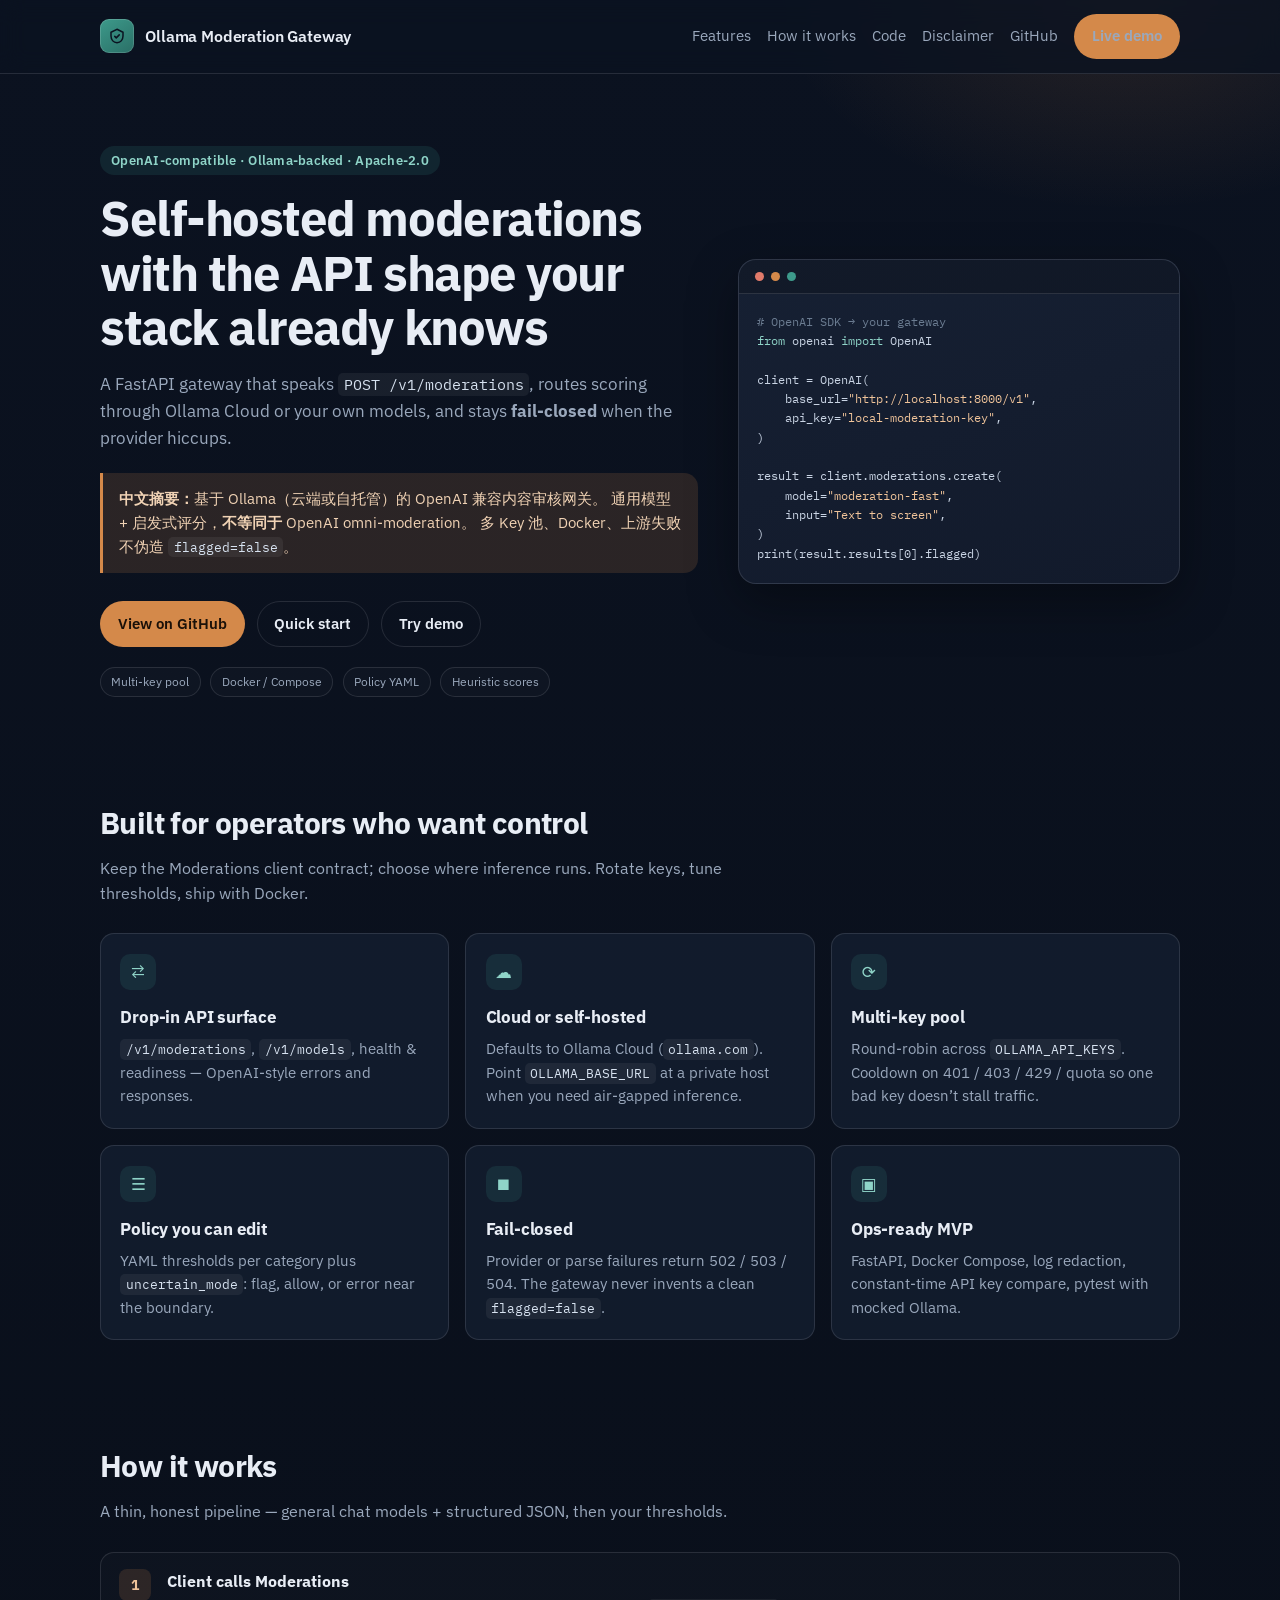
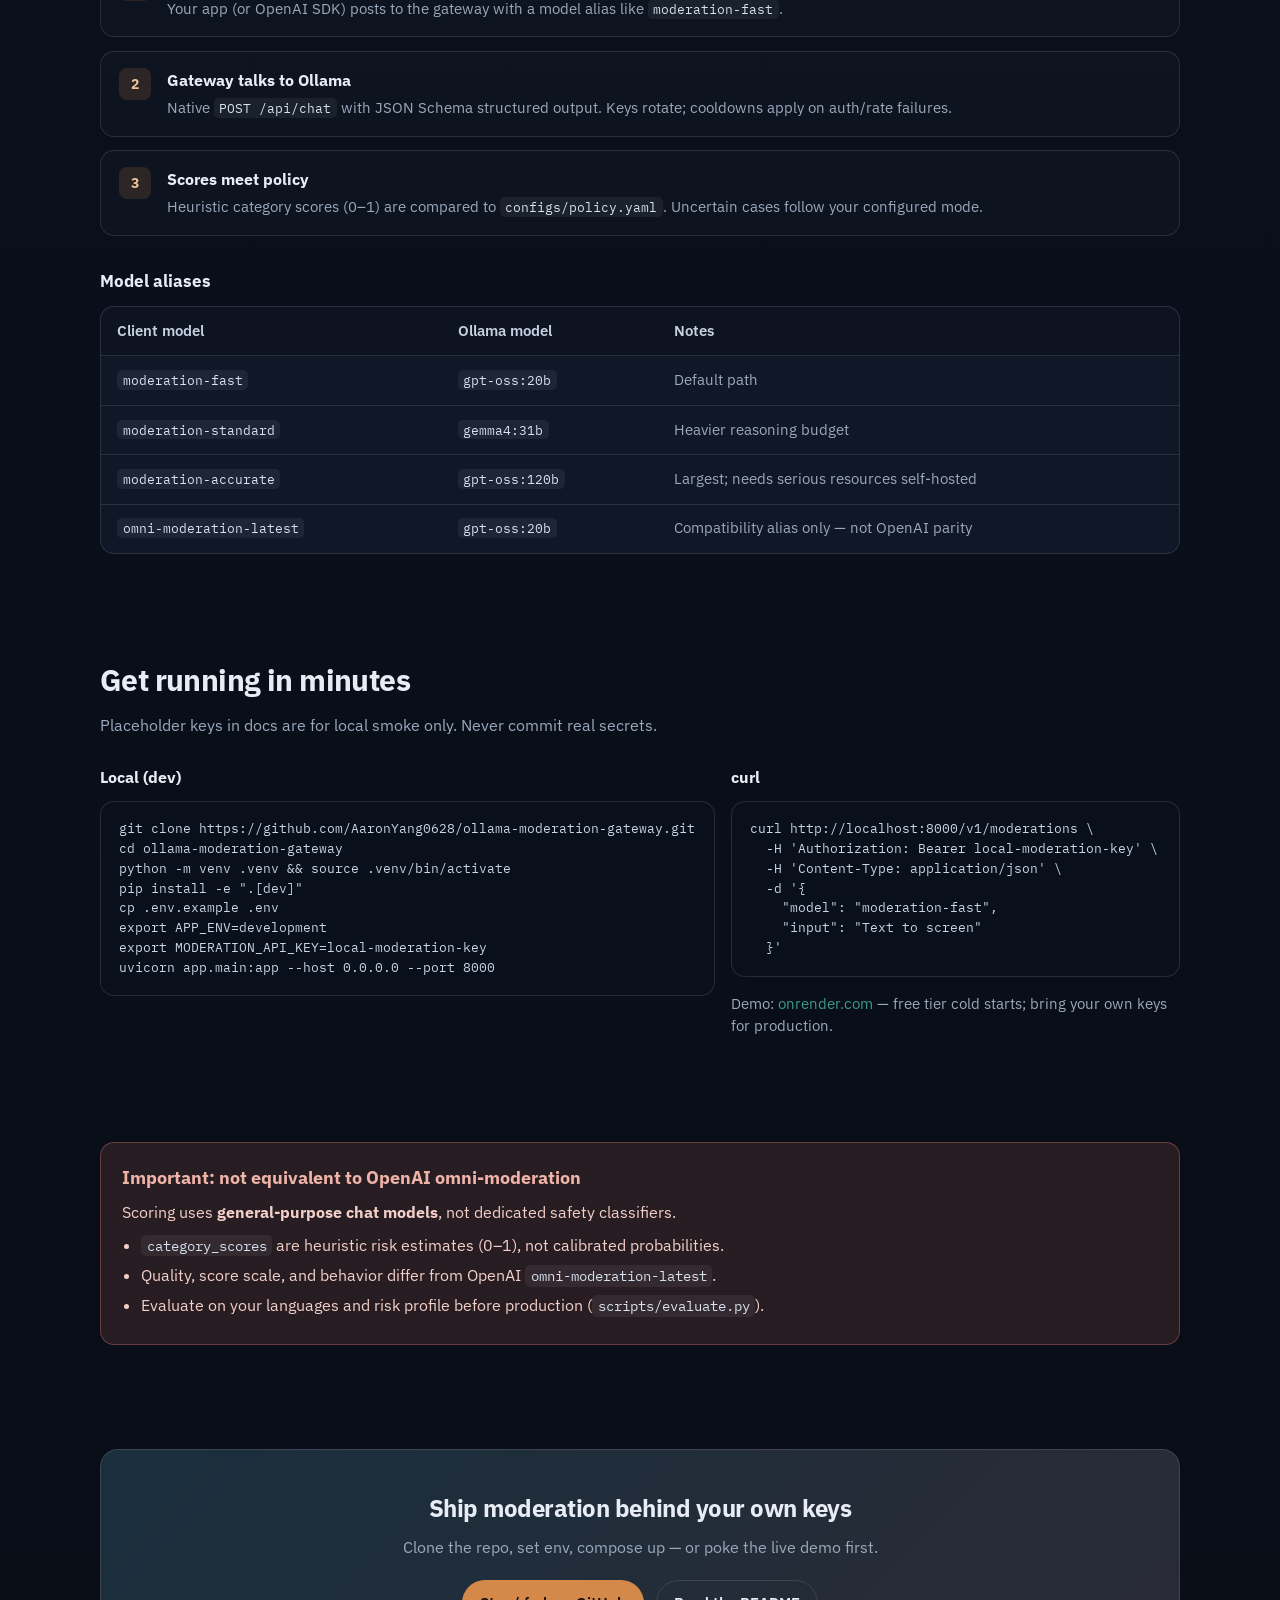
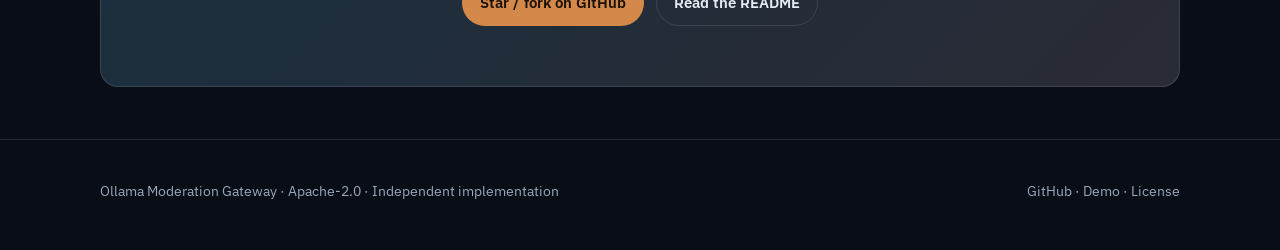
==== docs/index.html @ fdc3c4e2 "Add product README and GitHub Pages landing site. Polish docs for newcomers, ship a responsive /docs" ====
<!DOCTYPE html>
<html lang="en">
<head>
  <meta charset="utf-8" />
  <meta name="viewport" content="width=device-width, initial-scale=1" />
  <title>Ollama Moderation Gateway — OpenAI-compatible content safety</title>
  <meta name="description" content="OpenAI-compatible Moderations API gateway over Ollama Cloud or self-hosted models. Multi-key pool, FastAPI, Docker, fail-closed. Heuristic scores — not equivalent to OpenAI omni-moderation." />
  <meta name="theme-color" content="#0b1220" />
  <link rel="preconnect" href="https://fonts.googleapis.com" />
  <link rel="preconnect" href="https://fonts.gstatic.com" crossorigin />
  <link href="https://fonts.googleapis.com/css2?family=IBM+Plex+Mono:wght@400;500&family=IBM+Plex+Sans:wght@400;500;600;700&display=swap" rel="stylesheet" />
  <link rel="stylesheet" href="assets/style.css" />
  <link rel="icon" href="data:image/svg+xml,%3Csvg xmlns='http://www.w3.org/2000/svg' viewBox='0 0 32 32'%3E%3Crect width='32' height='32' rx='8' fill='%233d9a8b'/%3E%3Cpath d='M8 16h16M16 8v16' stroke='%230b1220' stroke-width='3' stroke-linecap='round'/%3E%3C/svg%3E" />
</head>
<body>
  <header class="nav">
    <div class="wrap nav-inner">
      <a class="brand" href="#top">
        <span class="brand-mark" aria-hidden="true">
          <svg width="18" height="18" viewBox="0 0 24 24" fill="none">
            <path d="M12 3l8 4v5c0 5-3.5 8.5-8 9-4.5-.5-8-4-8-9V7l8-4z" stroke="#0b1220" stroke-width="2" fill="none"/>
            <path d="M9 12.5l2 2 4-4" stroke="#0b1220" stroke-width="2" stroke-linecap="round" stroke-linejoin="round"/>
          </svg>
        </span>
        Ollama Moderation Gateway
      </a>
      <nav class="nav-links" aria-label="Primary">
        <a class="hide-sm" href="#features">Features</a>
        <a class="hide-sm" href="#how">How it works</a>
        <a class="hide-sm" href="#code">Code</a>
        <a class="hide-sm" href="#disclaimer">Disclaimer</a>
        <a href="https://github.com/AaronYang0628/ollama-moderation-gateway">GitHub</a>
        <a class="btn btn-primary" href="https://ollama-moderation-gateway.onrender.com">Live demo</a>
      </nav>
    </div>
  </header>

  <main id="top">
    <section class="hero">
      <div class="wrap hero-grid">
        <div>
          <div class="eyebrow">OpenAI-compatible · Ollama-backed · Apache-2.0</div>
          <h1>Self-hosted moderations with the API shape your stack already knows</h1>
          <p class="hero-lead">
            A FastAPI gateway that speaks <code class="inline">POST /v1/moderations</code>,
            routes scoring through Ollama Cloud or your own models, and stays
            <strong>fail-closed</strong> when the provider hiccups.
          </p>
          <p class="zh-summary">
            <strong>中文摘要：</strong>基于 Ollama（云端或自托管）的 OpenAI 兼容内容审核网关。
            通用模型 + 启发式评分，<strong>不等同于</strong> OpenAI omni-moderation。
            多 Key 池、Docker、上游失败不伪造 <code class="inline">flagged=false</code>。
          </p>
          <div class="cta-row">
            <a class="btn btn-primary" href="https://github.com/AaronYang0628/ollama-moderation-gateway">View on GitHub</a>
            <a class="btn btn-ghost" href="https://github.com/AaronYang0628/ollama-moderation-gateway#quick-start">Quick start</a>
            <a class="btn btn-ghost" href="https://ollama-moderation-gateway.onrender.com">Try demo</a>
          </div>
          <div class="meta-row">
            <span class="chip">Multi-key pool</span>
            <span class="chip">Docker / Compose</span>
            <span class="chip">Policy YAML</span>
            <span class="chip">Heuristic scores</span>
          </div>
        </div>
        <aside class="hero-card" aria-label="Sample request">
          <div class="hero-card-top">
            <span class="dot"></span><span class="dot"></span><span class="dot"></span>
          </div>
          <pre><span class="tok-cm"># OpenAI SDK → your gateway</span>
<span class="tok-key">from</span> openai <span class="tok-key">import</span> OpenAI

client = OpenAI(
    base_url=<span class="tok-str">"http://localhost:8000/v1"</span>,
    api_key=<span class="tok-str">"local-moderation-key"</span>,
)

result = client.moderations.create(
    model=<span class="tok-str">"moderation-fast"</span>,
    input=<span class="tok-str">"Text to screen"</span>,
)
print(result.results[0].flagged)</pre>
        </aside>
      </div>
    </section>

    <section id="features">
      <div class="wrap">
        <h2 class="section-title">Built for operators who want control</h2>
        <p class="section-lead">
          Keep the Moderations client contract; choose where inference runs.
          Rotate keys, tune thresholds, ship with Docker.
        </p>
        <div class="grid-3">
          <article class="card">
            <div class="icon" aria-hidden="true">⇄</div>
            <h3>Drop-in API surface</h3>
            <p><code class="inline">/v1/moderations</code>, <code class="inline">/v1/models</code>, health &amp; readiness — OpenAI-style errors and responses.</p>
          </article>
          <article class="card">
            <div class="icon" aria-hidden="true">☁</div>
            <h3>Cloud or self-hosted</h3>
            <p>Defaults to Ollama Cloud (<code class="inline">ollama.com</code>). Point <code class="inline">OLLAMA_BASE_URL</code> at a private host when you need air-gapped inference.</p>
          </article>
          <article class="card">
            <div class="icon" aria-hidden="true">⟳</div>
            <h3>Multi-key pool</h3>
            <p>Round-robin across <code class="inline">OLLAMA_API_KEYS</code>. Cooldown on 401 / 403 / 429 / quota so one bad key doesn’t stall traffic.</p>
          </article>
          <article class="card">
            <div class="icon" aria-hidden="true">☰</div>
            <h3>Policy you can edit</h3>
            <p>YAML thresholds per category plus <code class="inline">uncertain_mode</code>: flag, allow, or error near the boundary.</p>
          </article>
          <article class="card">
            <div class="icon" aria-hidden="true">⏹</div>
            <h3>Fail-closed</h3>
            <p>Provider or parse failures return 502 / 503 / 504. The gateway never invents a clean <code class="inline">flagged=false</code>.</p>
          </article>
          <article class="card">
            <div class="icon" aria-hidden="true">▣</div>
            <h3>Ops-ready MVP</h3>
            <p>FastAPI, Docker Compose, log redaction, constant-time API key compare, pytest with mocked Ollama.</p>
          </article>
        </div>
      </div>
    </section>

    <section id="how">
      <div class="wrap">
        <h2 class="section-title">How it works</h2>
        <p class="section-lead">A thin, honest pipeline — general chat models + structured JSON, then your thresholds.</p>
        <div class="steps">
          <div class="step">
            <div class="step-num">1</div>
            <div>
              <h3>Client calls Moderations</h3>
              <p>Your app (or OpenAI SDK) posts to the gateway with a model alias like <code class="inline">moderation-fast</code>.</p>
            </div>
          </div>
          <div class="step">
            <div class="step-num">2</div>
            <div>
              <h3>Gateway talks to Ollama</h3>
              <p>Native <code class="inline">POST /api/chat</code> with JSON Schema structured output. Keys rotate; cooldowns apply on auth/rate failures.</p>
            </div>
          </div>
          <div class="step">
            <div class="step-num">3</div>
            <div>
              <h3>Scores meet policy</h3>
              <p>Heuristic category scores (0–1) are compared to <code class="inline">configs/policy.yaml</code>. Uncertain cases follow your configured mode.</p>
            </div>
          </div>
        </div>

        <h3 style="margin: 2rem 0 0.75rem; font-size: 1.05rem;">Model aliases</h3>
        <div class="table-wrap">
          <table>
            <thead>
              <tr>
                <th>Client model</th>
                <th>Ollama model</th>
                <th>Notes</th>
              </tr>
            </thead>
            <tbody>
              <tr>
                <td><code class="inline">moderation-fast</code></td>
                <td><code class="inline">gpt-oss:20b</code></td>
                <td>Default path</td>
              </tr>
              <tr>
                <td><code class="inline">moderation-standard</code></td>
                <td><code class="inline">gemma4:31b</code></td>
                <td>Heavier reasoning budget</td>
              </tr>
              <tr>
                <td><code class="inline">moderation-accurate</code></td>
                <td><code class="inline">gpt-oss:120b</code></td>
                <td>Largest; needs serious resources self-hosted</td>
              </tr>
              <tr>
                <td><code class="inline">omni-moderation-latest</code></td>
                <td><code class="inline">gpt-oss:20b</code></td>
                <td>Compatibility alias only — not OpenAI parity</td>
              </tr>
            </tbody>
          </table>
        </div>
      </div>
    </section>

    <section id="code">
      <div class="wrap">
        <h2 class="section-title">Get running in minutes</h2>
        <p class="section-lead">Placeholder keys in docs are for local smoke only. Never commit real secrets.</p>
        <div class="split">
          <div>
            <h3 style="margin: 0 0 0.65rem; font-size: 1rem;">Local (dev)</h3>
            <pre class="code-block">git clone https://github.com/AaronYang0628/ollama-moderation-gateway.git
cd ollama-moderation-gateway
python -m venv .venv && source .venv/bin/activate
pip install -e ".[dev]"
cp .env.example .env
export APP_ENV=development
export MODERATION_API_KEY=local-moderation-key
uvicorn app.main:app --host 0.0.0.0 --port 8000</pre>
          </div>
          <div>
            <h3 style="margin: 0 0 0.65rem; font-size: 1rem;">curl</h3>
            <pre class="code-block">curl http://localhost:8000/v1/moderations \
  -H 'Authorization: Bearer local-moderation-key' \
  -H 'Content-Type: application/json' \
  -d '{
    "model": "moderation-fast",
    "input": "Text to screen"
  }'</pre>
            <p style="margin: 1rem 0 0; color: var(--muted); font-size: 0.92rem;">
              Demo: <a href="https://ollama-moderation-gateway.onrender.com">onrender.com</a> —
              free tier cold starts; bring your own keys for production.
            </p>
          </div>
        </div>
      </div>
    </section>

    <section id="disclaimer">
      <div class="wrap">
        <div class="disclaimer">
          <h2>Important: not equivalent to OpenAI omni-moderation</h2>
          <p style="margin: 0; color: #f3cfc8;">
            Scoring uses <strong>general-purpose chat models</strong>, not dedicated safety classifiers.
          </p>
          <ul>
            <li><code class="inline">category_scores</code> are heuristic risk estimates (0–1), not calibrated probabilities.</li>
            <li>Quality, score scale, and behavior differ from OpenAI <code class="inline">omni-moderation-latest</code>.</li>
            <li>Evaluate on your languages and risk profile before production (<code class="inline">scripts/evaluate.py</code>).</li>
          </ul>
        </div>
      </div>
    </section>

    <section>
      <div class="wrap">
        <div class="cta-band">
          <h2>Ship moderation behind your own keys</h2>
          <p>Clone the repo, set env, compose up — or poke the live demo first.</p>
          <div class="cta-row" style="justify-content: center;">
            <a class="btn btn-primary" href="https://github.com/AaronYang0628/ollama-moderation-gateway">Star / fork on GitHub</a>
            <a class="btn btn-ghost" href="https://github.com/AaronYang0628/ollama-moderation-gateway#quick-start">Read the README</a>
          </div>
        </div>
      </div>
    </section>
  </main>

  <footer class="footer">
    <div class="wrap footer-inner">
      <div>
        Ollama Moderation Gateway · Apache-2.0 · Independent implementation
      </div>
      <div>
        <a href="https://github.com/AaronYang0628/ollama-moderation-gateway">GitHub</a>
        ·
        <a href="https://ollama-moderation-gateway.onrender.com">Demo</a>
        ·
        <a href="https://github.com/AaronYang0628/ollama-moderation-gateway/blob/main/LICENSE">License</a>
      </div>
    </div>
  </footer>
</body>
</html>
---- docs/assets/style.css ----
/* Ollama Moderation Gateway — product landing
   Palette: ink navy + copper accent (not purple-gradient AI slop) */

:root {
  --ink: #0b1220;
  --ink-2: #121a2b;
  --panel: #162033;
  --line: rgba(232, 237, 245, 0.12);
  --text: #e8edf5;
  --muted: #9aa8bc;
  --copper: #d4894a;
  --copper-soft: rgba(212, 137, 74, 0.16);
  --teal: #3d9a8b;
  --teal-soft: rgba(61, 154, 139, 0.14);
  --danger: #e07a6a;
  --danger-soft: rgba(224, 122, 106, 0.14);
  --radius: 14px;
  --shadow: 0 18px 50px rgba(0, 0, 0, 0.35);
  --font: "IBM Plex Sans", "Segoe UI", system-ui, sans-serif;
  --mono: "IBM Plex Mono", ui-monospace, "SFMono-Regular", Menlo, Consolas, monospace;
  --max: 1080px;
}

*,
*::before,
*::after {
  box-sizing: border-box;
}

html {
  scroll-behavior: smooth;
}

body {
  margin: 0;
  font-family: var(--font);
  color: var(--text);
  background:
    radial-gradient(900px 480px at 12% -10%, rgba(61, 154, 139, 0.18), transparent 55%),
    radial-gradient(700px 420px at 88% 0%, rgba(212, 137, 74, 0.14), transparent 50%),
    linear-gradient(180deg, var(--ink) 0%, #080d16 100%);
  min-height: 100vh;
  line-height: 1.55;
  -webkit-font-smoothing: antialiased;
}

a {
  color: var(--teal);
  text-decoration: none;
}

a:hover {
  text-decoration: underline;
}

img,
svg {
  display: block;
  max-width: 100%;
}

.wrap {
  width: min(var(--max), calc(100% - 2.5rem));
  margin-inline: auto;
}

/* Top nav */
.nav {
  position: sticky;
  top: 0;
  z-index: 20;
  backdrop-filter: blur(12px);
  background: rgba(11, 18, 32, 0.78);
  border-bottom: 1px solid var(--line);
}

.nav-inner {
  display: flex;
  align-items: center;
  justify-content: space-between;
  gap: 1rem;
  padding: 0.85rem 0;
}

.brand {
  display: flex;
  align-items: center;
  gap: 0.7rem;
  color: var(--text);
  text-decoration: none;
  font-weight: 600;
  letter-spacing: -0.01em;
}

.brand:hover {
  text-decoration: none;
}

.brand-mark {
  width: 34px;
  height: 34px;
  border-radius: 9px;
  background: linear-gradient(145deg, var(--teal), #2a6f66);
  box-shadow: inset 0 0 0 1px rgba(255, 255, 255, 0.15);
  display: grid;
  place-items: center;
}

.nav-links {
  display: flex;
  flex-wrap: wrap;
  gap: 0.35rem 1rem;
  align-items: center;
}

.nav-links a {
  color: var(--muted);
  font-size: 0.92rem;
}

.nav-links a:hover {
  color: var(--text);
  text-decoration: none;
}

.btn {
  display: inline-flex;
  align-items: center;
  justify-content: center;
  gap: 0.45rem;
  padding: 0.65rem 1.05rem;
  border-radius: 999px;
  border: 1px solid transparent;
  font-weight: 600;
  font-size: 0.95rem;
  text-decoration: none;
  transition: transform 0.15s ease, background 0.15s ease, border-color 0.15s ease;
}

.btn:hover {
  text-decoration: none;
  transform: translateY(-1px);
}

.btn-primary {
  background: var(--copper);
  color: #1a1008;
}

.btn-primary:hover {
  background: #e09a5c;
  color: #1a1008;
}

.btn-ghost {
  background: transparent;
  color: var(--text);
  border-color: var(--line);
}

.btn-ghost:hover {
  border-color: rgba(232, 237, 245, 0.28);
  background: rgba(255, 255, 255, 0.03);
}

/* Hero */
.hero {
  padding: 4.5rem 0 3.25rem;
}

.hero-grid {
  display: grid;
  grid-template-columns: 1.15fr 0.85fr;
  gap: 2.5rem;
  align-items: center;
}

.eyebrow {
  display: inline-flex;
  align-items: center;
  gap: 0.45rem;
  padding: 0.3rem 0.7rem;
  border-radius: 999px;
  background: var(--teal-soft);
  color: #8fd4c8;
  font-size: 0.8rem;
  font-weight: 600;
  letter-spacing: 0.02em;
  margin-bottom: 1rem;
}

.hero h1 {
  margin: 0 0 1rem;
  font-size: clamp(2rem, 4.2vw, 3.05rem);
  line-height: 1.12;
  letter-spacing: -0.03em;
  font-weight: 700;
}

.hero-lead {
  margin: 0 0 1.35rem;
  color: var(--muted);
  font-size: 1.08rem;
  max-width: 38rem;
}

.zh-summary {
  margin: 0 0 1.75rem;
  padding: 0.9rem 1rem;
  border-left: 3px solid var(--copper);
  background: var(--copper-soft);
  border-radius: 0 var(--radius) var(--radius) 0;
  color: #f0d2b4;
  font-size: 0.95rem;
}

.cta-row {
  display: flex;
  flex-wrap: wrap;
  gap: 0.75rem;
  margin-bottom: 1.25rem;
}

.meta-row {
  display: flex;
  flex-wrap: wrap;
  gap: 0.6rem;
}

.chip {
  font-size: 0.78rem;
  color: var(--muted);
  border: 1px solid var(--line);
  border-radius: 999px;
  padding: 0.28rem 0.65rem;
  background: rgba(255, 255, 255, 0.02);
}

.hero-card {
  background: linear-gradient(160deg, var(--panel), var(--ink-2));
  border: 1px solid var(--line);
  border-radius: calc(var(--radius) + 4px);
  box-shadow: var(--shadow);
  overflow: hidden;
}

.hero-card-top {
  display: flex;
  align-items: center;
  gap: 0.45rem;
  padding: 0.75rem 1rem;
  border-bottom: 1px solid var(--line);
  background: rgba(0, 0, 0, 0.2);
}

.dot {
  width: 9px;
  height: 9px;
  border-radius: 50%;
  background: #4b5568;
}

.dot:nth-child(1) { background: #e07a6a; }
.dot:nth-child(2) { background: #d4894a; }
.dot:nth-child(3) { background: #3d9a8b; }

.hero-card pre {
  margin: 0;
  padding: 1.1rem 1.15rem 1.25rem;
  overflow-x: auto;
  font-family: var(--mono);
  font-size: 0.78rem;
  line-height: 1.55;
  color: #c9d4e4;
}

.tok-key { color: #8fd4c8; }
.tok-str { color: #f0c49a; }
.tok-cm { color: #6b7c91; }

/* Sections */
section {
  padding: 3.25rem 0;
}

.section-title {
  margin: 0 0 0.55rem;
  font-size: clamp(1.45rem, 2.4vw, 1.85rem);
  letter-spacing: -0.02em;
}

.section-lead {
  margin: 0 0 1.75rem;
  color: var(--muted);
  max-width: 42rem;
}

.grid-3 {
  display: grid;
  grid-template-columns: repeat(3, 1fr);
  gap: 1rem;
}

.card {
  background: rgba(22, 32, 51, 0.72);
  border: 1px solid var(--line);
  border-radius: var(--radius);
  padding: 1.25rem 1.2rem;
}

.card h3 {
  margin: 0 0 0.45rem;
  font-size: 1.05rem;
  letter-spacing: -0.01em;
}

.card p {
  margin: 0;
  color: var(--muted);
  font-size: 0.95rem;
}

.card .icon {
  width: 36px;
  height: 36px;
  border-radius: 10px;
  display: grid;
  place-items: center;
  margin-bottom: 0.85rem;
  background: var(--teal-soft);
  color: #8fd4c8;
  font-size: 1.05rem;
}

.steps {
  display: grid;
  gap: 0.85rem;
}

.step {
  display: grid;
  grid-template-columns: auto 1fr;
  gap: 1rem;
  align-items: start;
  padding: 1rem 1.1rem;
  border: 1px solid var(--line);
  border-radius: var(--radius);
  background: rgba(255, 255, 255, 0.02);
}

.step-num {
  width: 2rem;
  height: 2rem;
  border-radius: 8px;
  display: grid;
  place-items: center;
  font-weight: 700;
  font-size: 0.9rem;
  background: var(--copper-soft);
  color: #f0c49a;
}

.step h3 {
  margin: 0 0 0.25rem;
  font-size: 1rem;
}

.step p {
  margin: 0;
  color: var(--muted);
  font-size: 0.92rem;
}

.split {
  display: grid;
  grid-template-columns: 1fr 1fr;
  gap: 1rem;
}

.code-block {
  margin: 0;
  padding: 1.1rem 1.15rem;
  border-radius: var(--radius);
  border: 1px solid var(--line);
  background: #0a101b;
  overflow-x: auto;
  font-family: var(--mono);
  font-size: 0.8rem;
  line-height: 1.55;
  color: #c9d4e4;
}

.table-wrap {
  overflow-x: auto;
  border: 1px solid var(--line);
  border-radius: var(--radius);
  background: rgba(22, 32, 51, 0.55);
}

table {
  width: 100%;
  border-collapse: collapse;
  font-size: 0.92rem;
}

th,
td {
  text-align: left;
  padding: 0.8rem 1rem;
  border-bottom: 1px solid var(--line);
}

th {
  color: #c5d0e0;
  font-weight: 600;
  background: rgba(0, 0, 0, 0.18);
}

td {
  color: var(--muted);
}

tr:last-child td {
  border-bottom: none;
}

code.inline {
  font-family: var(--mono);
  font-size: 0.85em;
  padding: 0.12rem 0.35rem;
  border-radius: 5px;
  background: rgba(255, 255, 255, 0.06);
  color: #d7e2f0;
}

.disclaimer {
  border: 1px solid rgba(224, 122, 106, 0.35);
  background: var(--danger-soft);
  border-radius: var(--radius);
  padding: 1.25rem 1.3rem;
}

.disclaimer h2 {
  margin: 0 0 0.5rem;
  color: #f0b3a8;
  font-size: 1.15rem;
}

.disclaimer ul {
  margin: 0.5rem 0 0;
  padding-left: 1.2rem;
  color: #f3cfc8;
}

.disclaimer li {
  margin: 0.35rem 0;
}

.cta-band {
  text-align: center;
  padding: 2.5rem 1.5rem;
  border-radius: calc(var(--radius) + 4px);
  border: 1px solid var(--line);
  background:
    linear-gradient(135deg, rgba(61, 154, 139, 0.12), rgba(212, 137, 74, 0.1)),
    var(--panel);
}

.cta-band h2 {
  margin: 0 0 0.5rem;
  letter-spacing: -0.02em;
}

.cta-band p {
  margin: 0 0 1.25rem;
  color: var(--muted);
}

.footer {
  padding: 2.5rem 0 3rem;
  border-top: 1px solid var(--line);
  color: var(--muted);
  font-size: 0.9rem;
}

.footer-inner {
  display: flex;
  flex-wrap: wrap;
  gap: 1rem;
  justify-content: space-between;
  align-items: center;
}

.footer a {
  color: var(--muted);
}

.footer a:hover {
  color: var(--text);
}

@media (max-width: 880px) {
  .hero-grid,
  .grid-3,
  .split {
    grid-template-columns: 1fr;
  }

  .hero {
    padding-top: 3rem;
  }

  .nav-links .hide-sm {
    display: none;
  }
}

@media (max-width: 520px) {
  .wrap {
    width: min(var(--max), calc(100% - 1.5rem));
  }

  .cta-row .btn {
    width: 100%;
  }
}
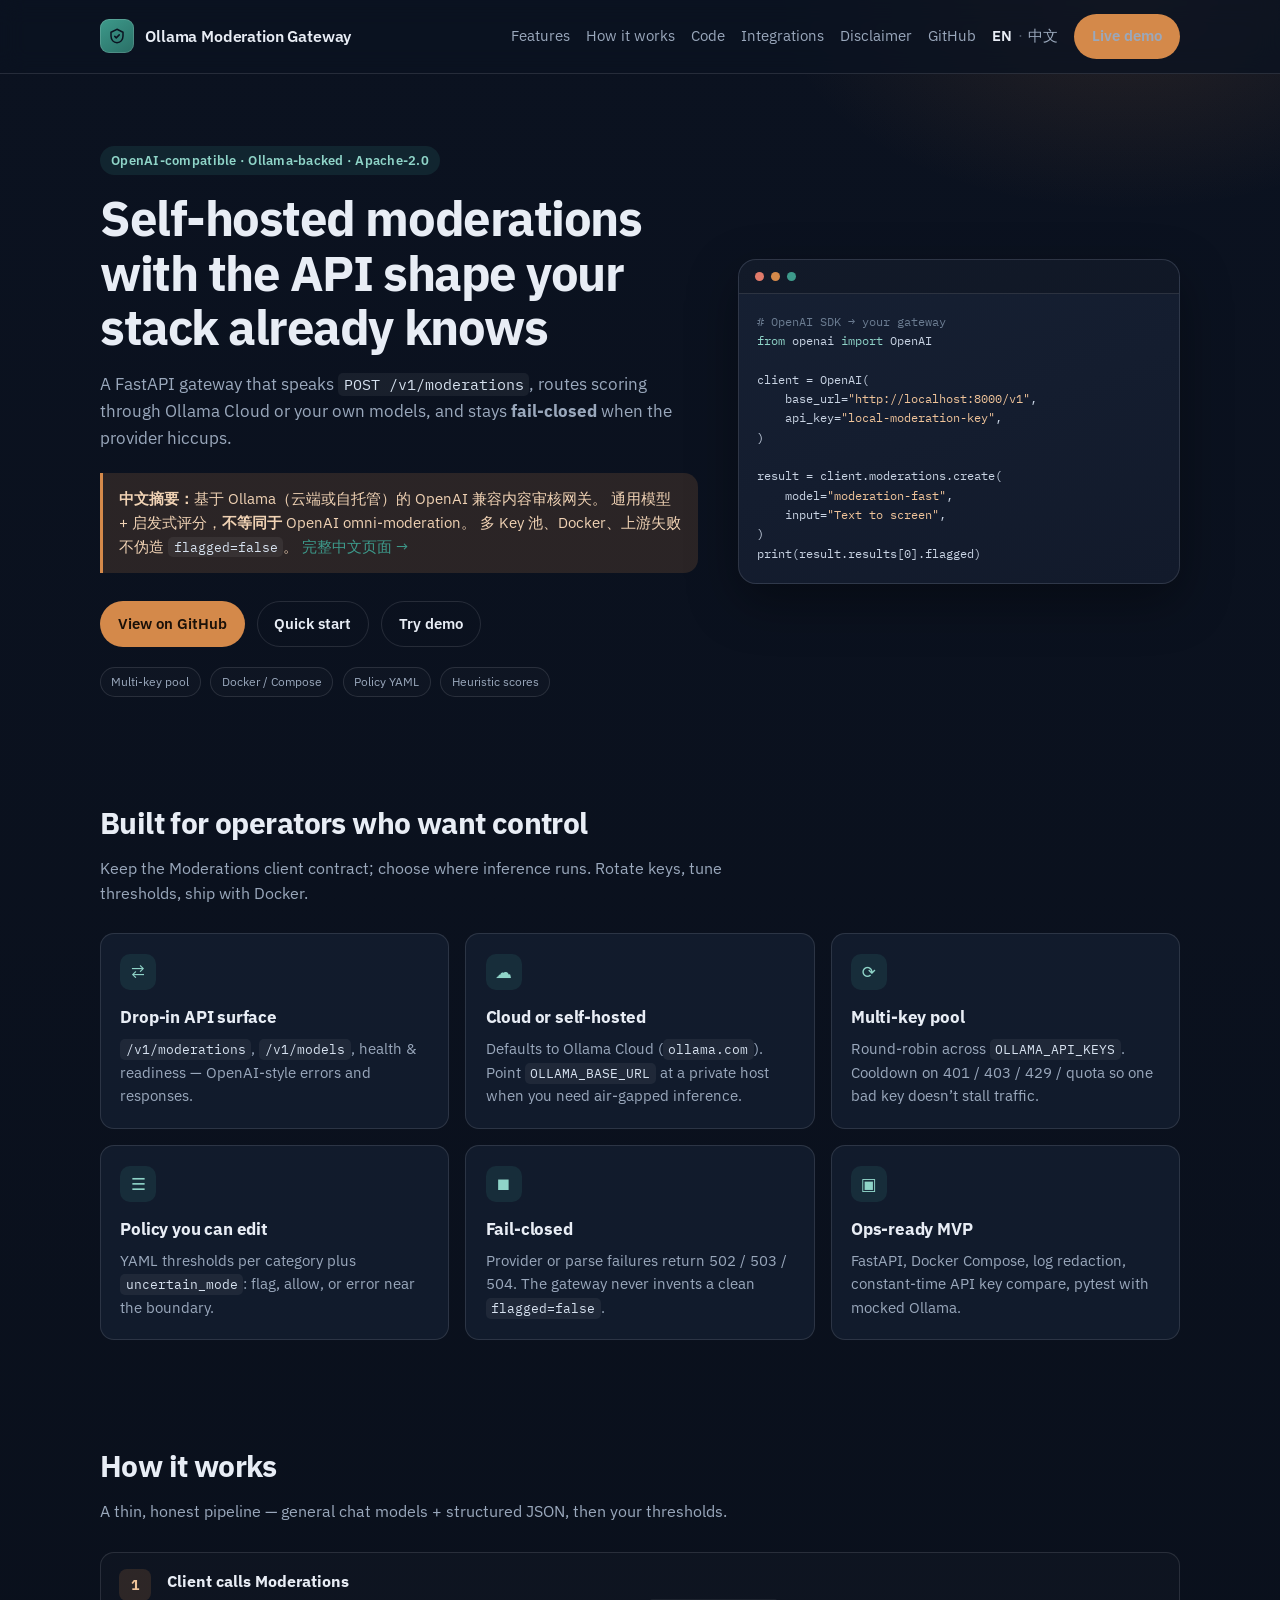
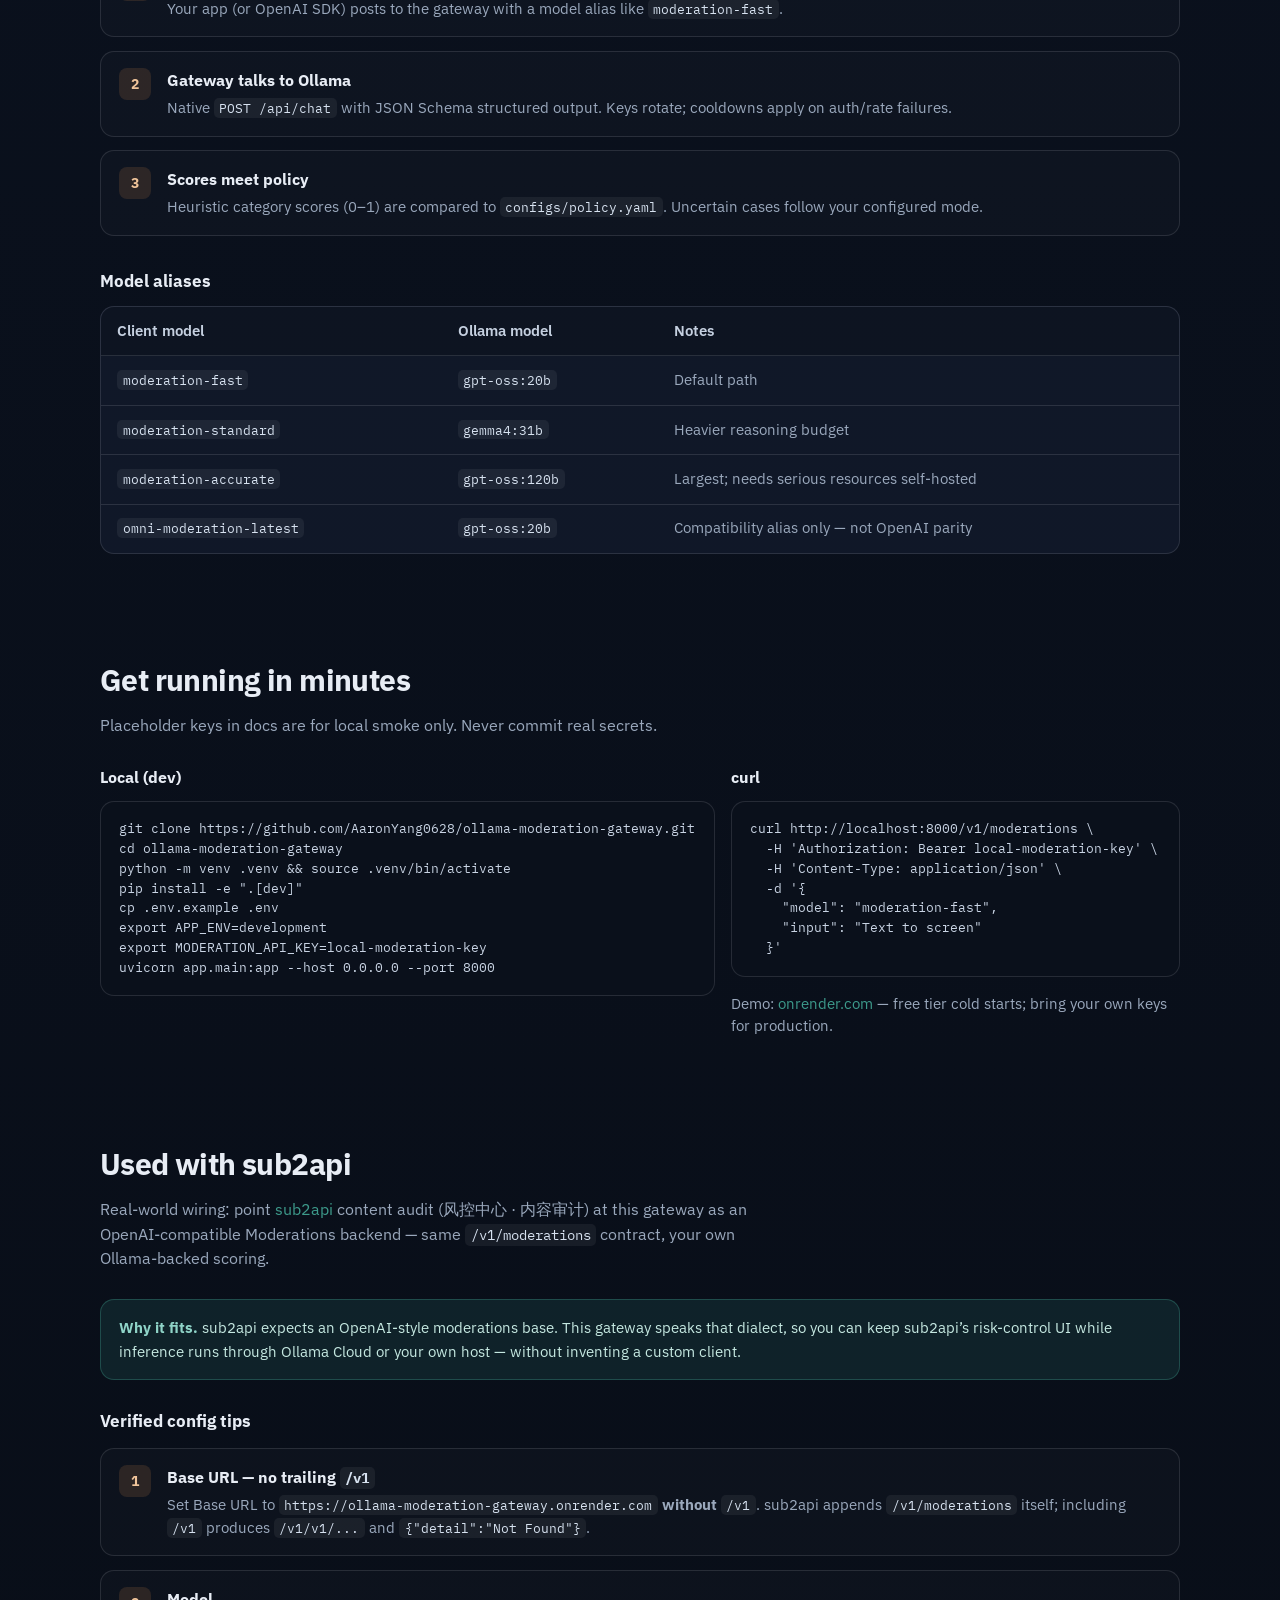
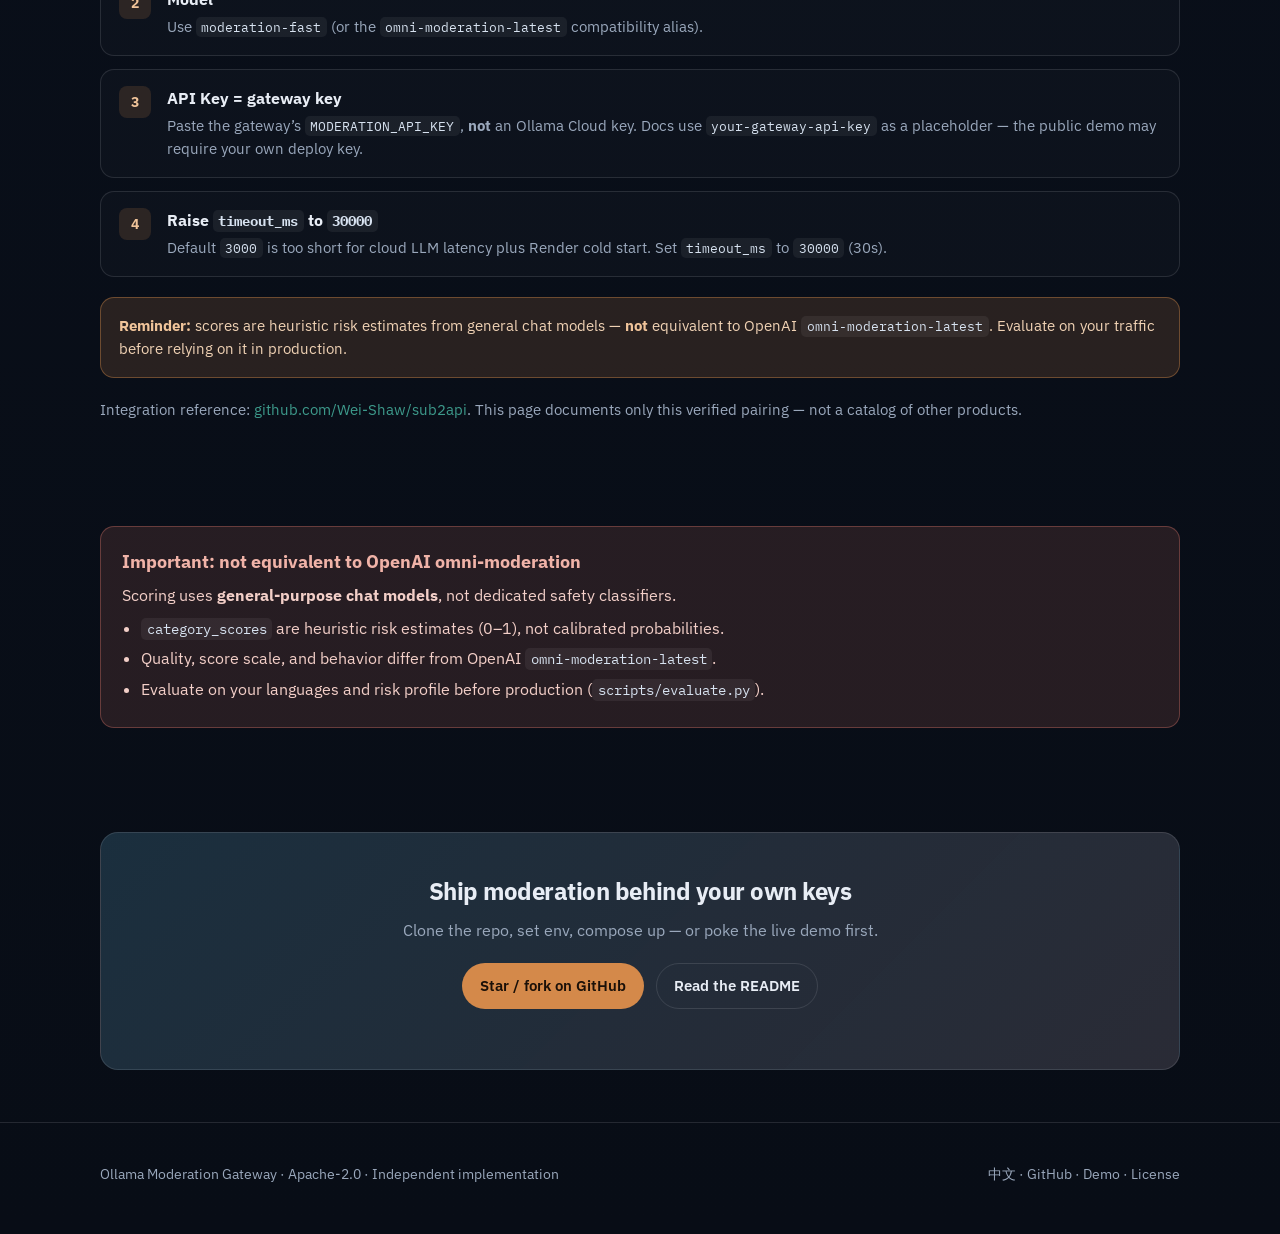
==== commit 5632f90f: "Docs: sub2api integration example and Chinese landing page" ====
--- a/docs/index.html
+++ b/docs/index.html
@@ -4,7 +4,7 @@
   <meta charset="utf-8" />
   <meta name="viewport" content="width=device-width, initial-scale=1" />
   <title>Ollama Moderation Gateway — OpenAI-compatible content safety</title>
-  <meta name="description" content="OpenAI-compatible Moderations API gateway over Ollama Cloud or self-hosted models. Multi-key pool, FastAPI, Docker, fail-closed. Heuristic scores — not equivalent to OpenAI omni-moderation." />
+  <meta name="description" content="OpenAI-compatible Moderations API gateway over Ollama Cloud or self-hosted models. Multi-key pool, FastAPI, Docker, fail-closed. Heuristic scores — not equivalent to OpenAI omni-moderation. Works with sub2api content audit." />
   <meta name="theme-color" content="#0b1220" />
   <link rel="preconnect" href="https://fonts.googleapis.com" />
   <link rel="preconnect" href="https://fonts.gstatic.com" crossorigin />
@@ -28,8 +28,14 @@
         <a class="hide-sm" href="#features">Features</a>
         <a class="hide-sm" href="#how">How it works</a>
         <a class="hide-sm" href="#code">Code</a>
+        <a class="hide-sm" href="#integrations">Integrations</a>
         <a class="hide-sm" href="#disclaimer">Disclaimer</a>
         <a href="https://github.com/AaronYang0628/ollama-moderation-gateway">GitHub</a>
+        <span class="lang-switch" aria-label="Language">
+          <span class="lang-current" aria-current="page">EN</span>
+          <span class="lang-sep" aria-hidden="true">·</span>
+          <a href="zh/">中文</a>
+        </span>
         <a class="btn btn-primary" href="https://ollama-moderation-gateway.onrender.com">Live demo</a>
       </nav>
     </div>
@@ -50,6 +56,7 @@
             <strong>中文摘要：</strong>基于 Ollama（云端或自托管）的 OpenAI 兼容内容审核网关。
             通用模型 + 启发式评分，<strong>不等同于</strong> OpenAI omni-moderation。
             多 Key 池、Docker、上游失败不伪造 <code class="inline">flagged=false</code>。
+            <a href="zh/">完整中文页面 →</a>
           </p>
           <div class="cta-row">
             <a class="btn btn-primary" href="https://github.com/AaronYang0628/ollama-moderation-gateway">View on GitHub</a>
@@ -200,7 +207,7 @@
             <h3 style="margin: 0 0 0.65rem; font-size: 1rem;">Local (dev)</h3>
             <pre class="code-block">git clone https://github.com/AaronYang0628/ollama-moderation-gateway.git
 cd ollama-moderation-gateway
-python -m venv .venv && source .venv/bin/activate
+python -m venv .venv &amp;&amp; source .venv/bin/activate
 pip install -e ".[dev]"
 cp .env.example .env
 export APP_ENV=development
@@ -225,6 +232,87 @@
       </div>
     </section>
 
+    <section id="integrations">
+      <div class="wrap">
+        <h2 class="section-title">Used with sub2api</h2>
+        <p class="section-lead">
+          Real-world wiring: point
+          <a href="https://github.com/Wei-Shaw/sub2api" rel="noopener">sub2api</a>
+          content audit (风控中心 · 内容审计) at this gateway as an OpenAI-compatible Moderations backend —
+          same <code class="inline">/v1/moderations</code> contract, your own Ollama-backed scoring.
+        </p>
+
+        <div class="callout">
+          <strong>Why it fits.</strong>
+          sub2api expects an OpenAI-style moderations base. This gateway speaks that dialect,
+          so you can keep sub2api’s risk-control UI while inference runs through Ollama Cloud or your own host —
+          without inventing a custom client.
+        </div>
+
+        <h3 style="margin: 1.75rem 0 0.85rem; font-size: 1.05rem;">Verified config tips</h3>
+        <div class="steps">
+          <div class="step">
+            <div class="step-num">1</div>
+            <div>
+              <h3>Base URL — no trailing <code class="inline">/v1</code></h3>
+              <p>
+                Set Base URL to
+                <code class="inline">https://ollama-moderation-gateway.onrender.com</code>
+                <strong>without</strong> <code class="inline">/v1</code>.
+                sub2api appends <code class="inline">/v1/moderations</code> itself;
+                including <code class="inline">/v1</code> produces <code class="inline">/v1/v1/...</code>
+                and <code class="inline">{"detail":"Not Found"}</code>.
+              </p>
+            </div>
+          </div>
+          <div class="step">
+            <div class="step-num">2</div>
+            <div>
+              <h3>Model</h3>
+              <p>
+                Use <code class="inline">moderation-fast</code>
+                (or the <code class="inline">omni-moderation-latest</code> compatibility alias).
+              </p>
+            </div>
+          </div>
+          <div class="step">
+            <div class="step-num">3</div>
+            <div>
+              <h3>API Key = gateway key</h3>
+              <p>
+                Paste the gateway’s <code class="inline">MODERATION_API_KEY</code>,
+                <strong>not</strong> an Ollama Cloud key.
+                Docs use <code class="inline">your-gateway-api-key</code> as a placeholder —
+                the public demo may require your own deploy key.
+              </p>
+            </div>
+          </div>
+          <div class="step">
+            <div class="step-num">4</div>
+            <div>
+              <h3>Raise <code class="inline">timeout_ms</code> to <code class="inline">30000</code></h3>
+              <p>
+                Default <code class="inline">3000</code> is too short for cloud LLM latency plus Render cold start.
+                Set <code class="inline">timeout_ms</code> to <code class="inline">30000</code> (30s).
+              </p>
+            </div>
+          </div>
+        </div>
+
+        <div class="callout callout-warn" style="margin-top: 1.25rem;">
+          <strong>Reminder:</strong> scores are heuristic risk estimates from general chat models —
+          <strong>not</strong> equivalent to OpenAI <code class="inline">omni-moderation-latest</code>.
+          Evaluate on your traffic before relying on it in production.
+        </div>
+
+        <p style="margin: 1.25rem 0 0; color: var(--muted); font-size: 0.95rem;">
+          Integration reference:
+          <a href="https://github.com/Wei-Shaw/sub2api" rel="noopener">github.com/Wei-Shaw/sub2api</a>.
+          This page documents only this verified pairing — not a catalog of other products.
+        </p>
+      </div>
+    </section>
+
     <section id="disclaimer">
       <div class="wrap">
         <div class="disclaimer">
@@ -261,6 +349,8 @@
         Ollama Moderation Gateway · Apache-2.0 · Independent implementation
       </div>
       <div>
+        <a href="zh/">中文</a>
+        ·
         <a href="https://github.com/AaronYang0628/ollama-moderation-gateway">GitHub</a>
         ·
         <a href="https://ollama-moderation-gateway.onrender.com">Demo</a>
--- a/docs/assets/style.css
+++ b/docs/assets/style.css
@@ -524,3 +524,54 @@
     width: 100%;
   }
 }
+
+/* Language switcher */
+.lang-switch {
+  display: inline-flex;
+  align-items: center;
+  gap: 0.35rem;
+  font-size: 0.92rem;
+  color: var(--muted);
+}
+
+.lang-switch a {
+  color: var(--muted);
+}
+
+.lang-switch a:hover {
+  color: var(--text);
+  text-decoration: none;
+}
+
+.lang-current {
+  color: var(--text);
+  font-weight: 600;
+}
+
+.lang-sep {
+  opacity: 0.45;
+}
+
+/* Callouts (integrations tips) */
+.callout {
+  padding: 1rem 1.15rem;
+  border-radius: var(--radius);
+  border: 1px solid rgba(61, 154, 139, 0.35);
+  background: var(--teal-soft);
+  color: #c5e8e1;
+  font-size: 0.95rem;
+}
+
+.callout strong {
+  color: #8fd4c8;
+}
+
+.callout-warn {
+  border-color: rgba(212, 137, 74, 0.4);
+  background: var(--copper-soft);
+  color: #f0d2b4;
+}
+
+.callout-warn strong {
+  color: #f0c49a;
+}
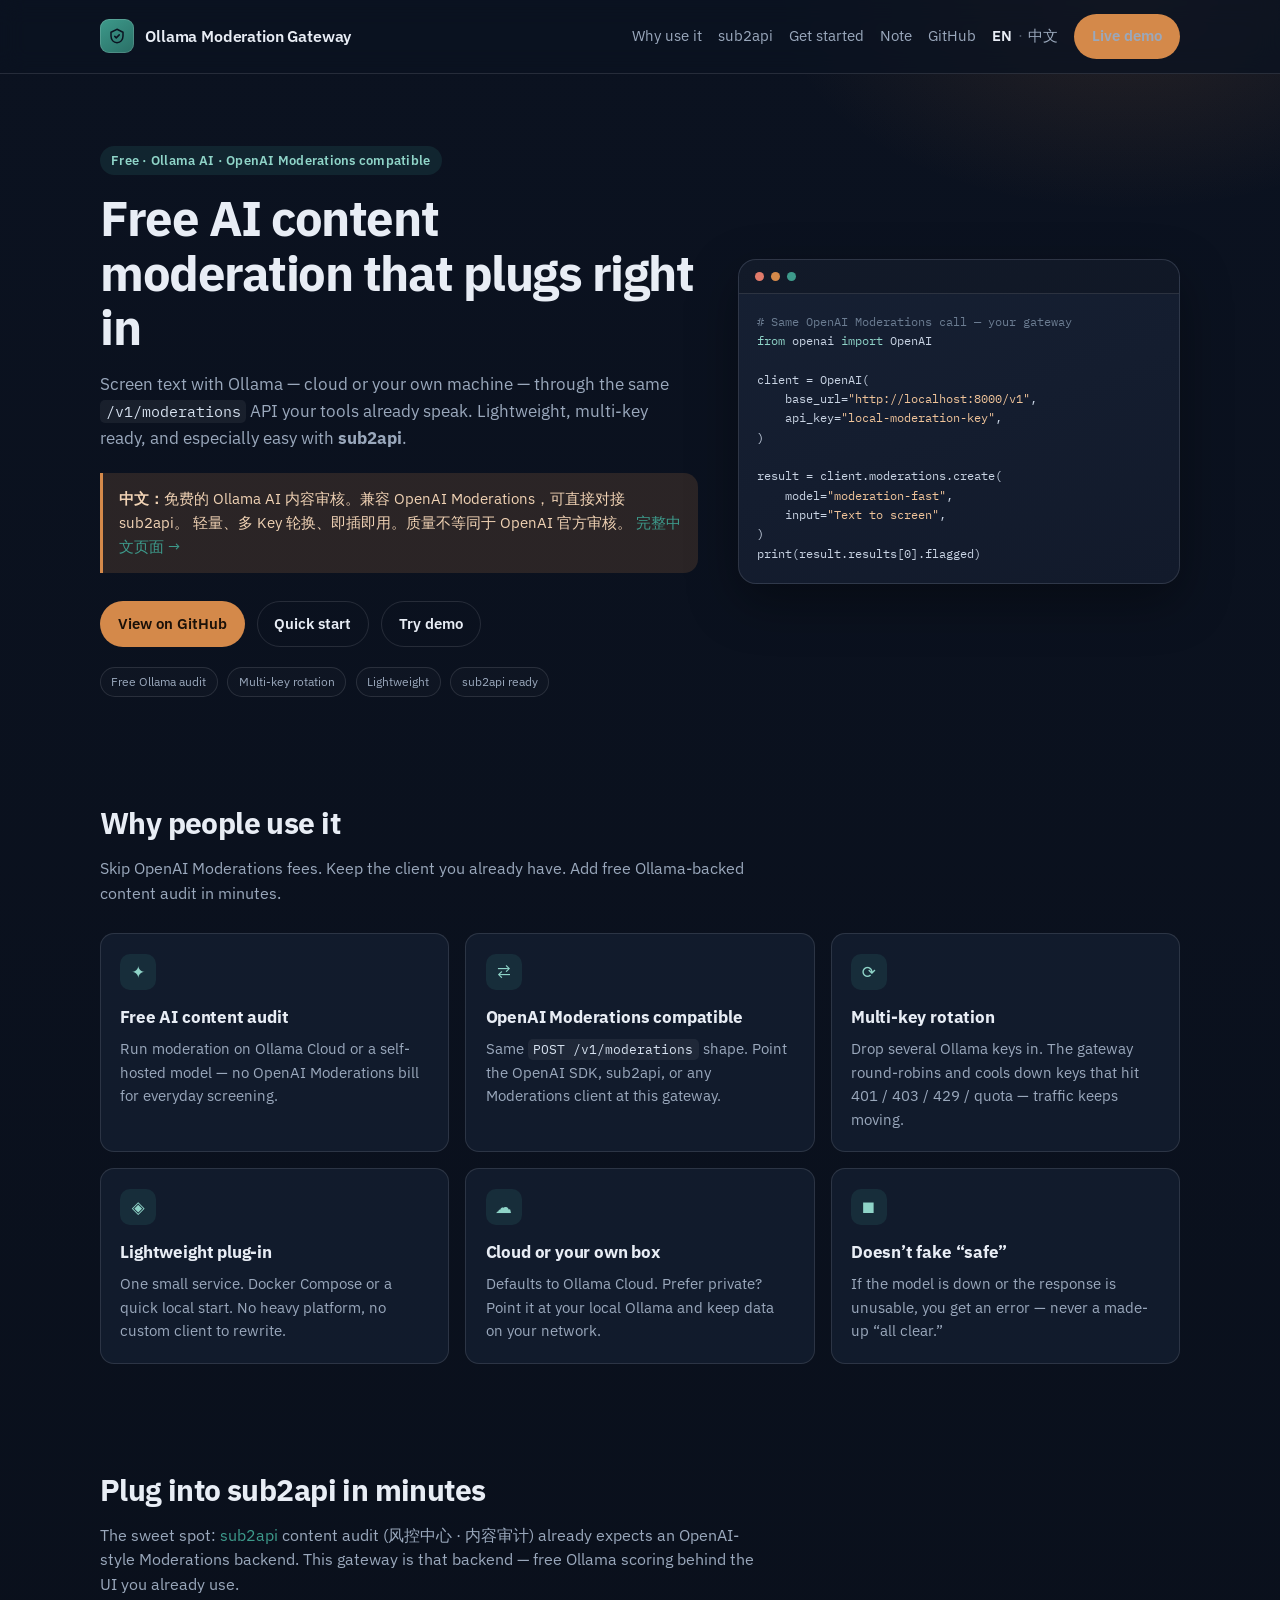
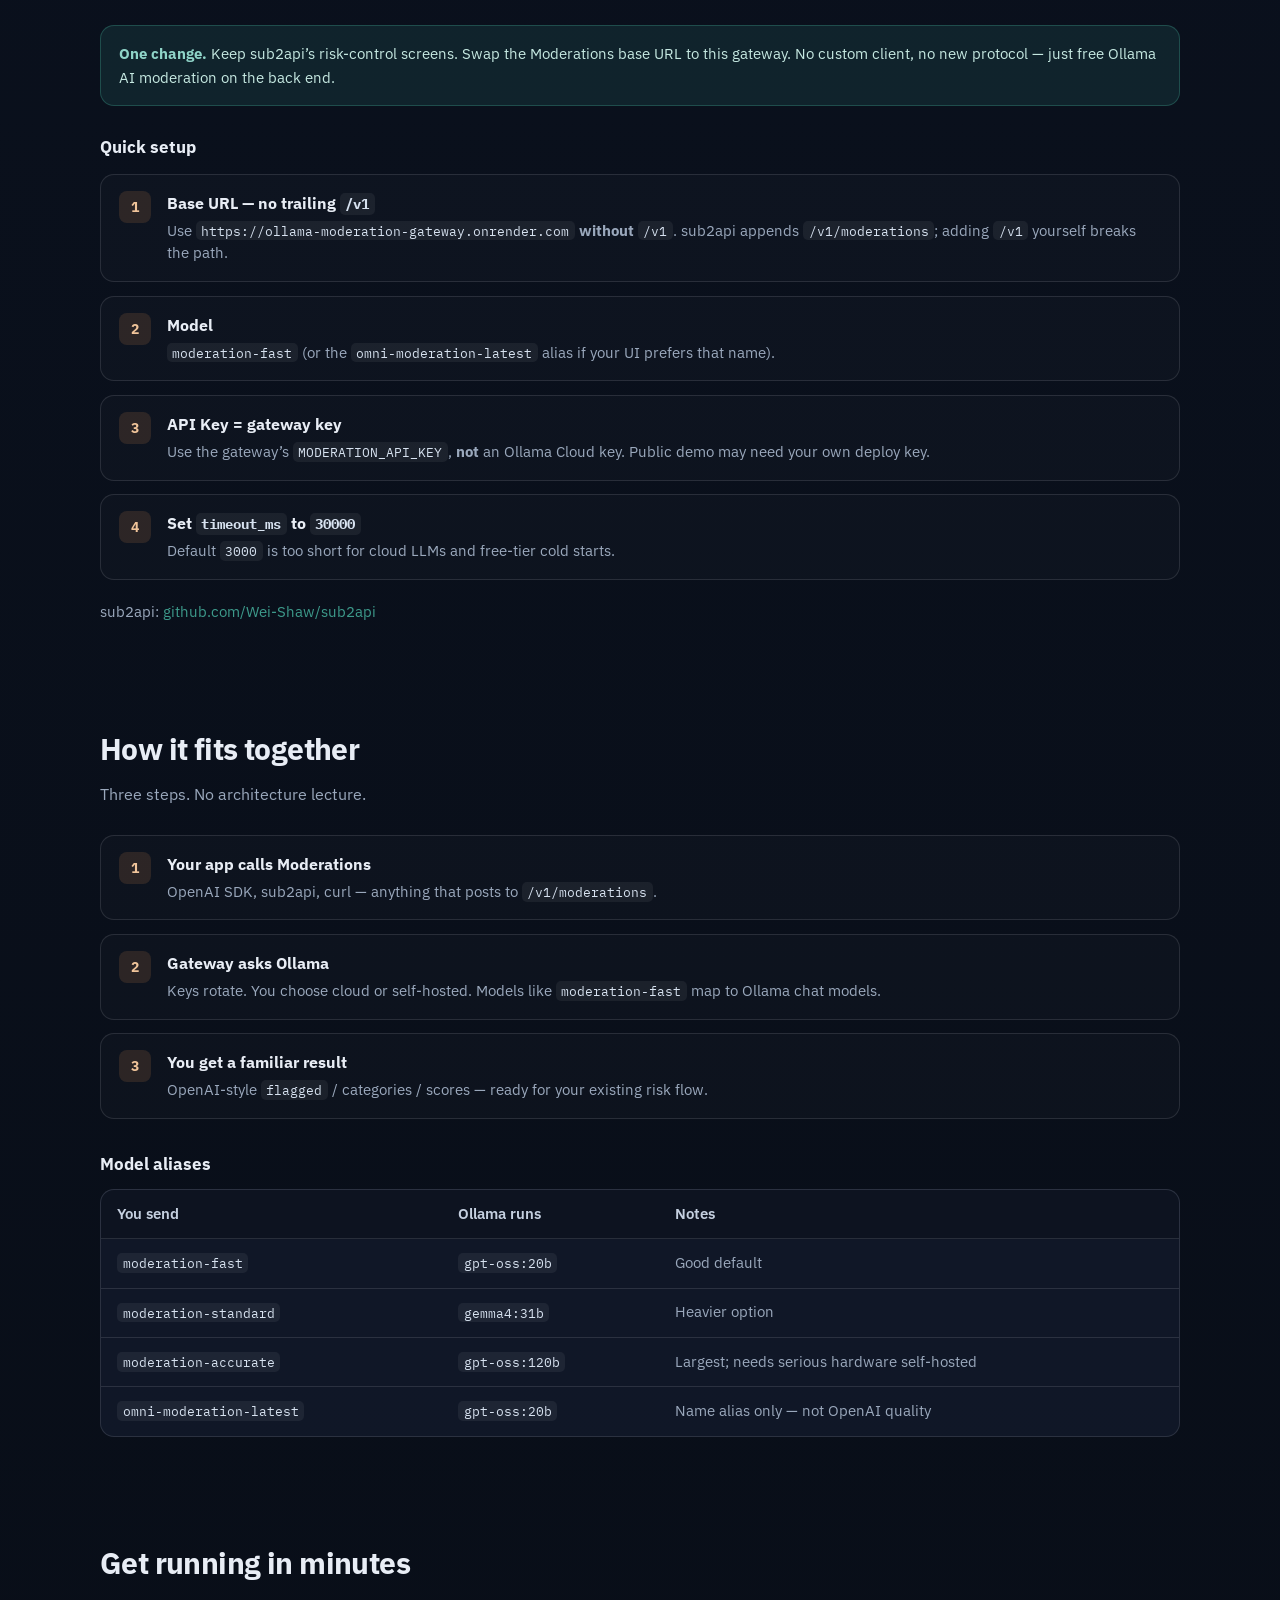
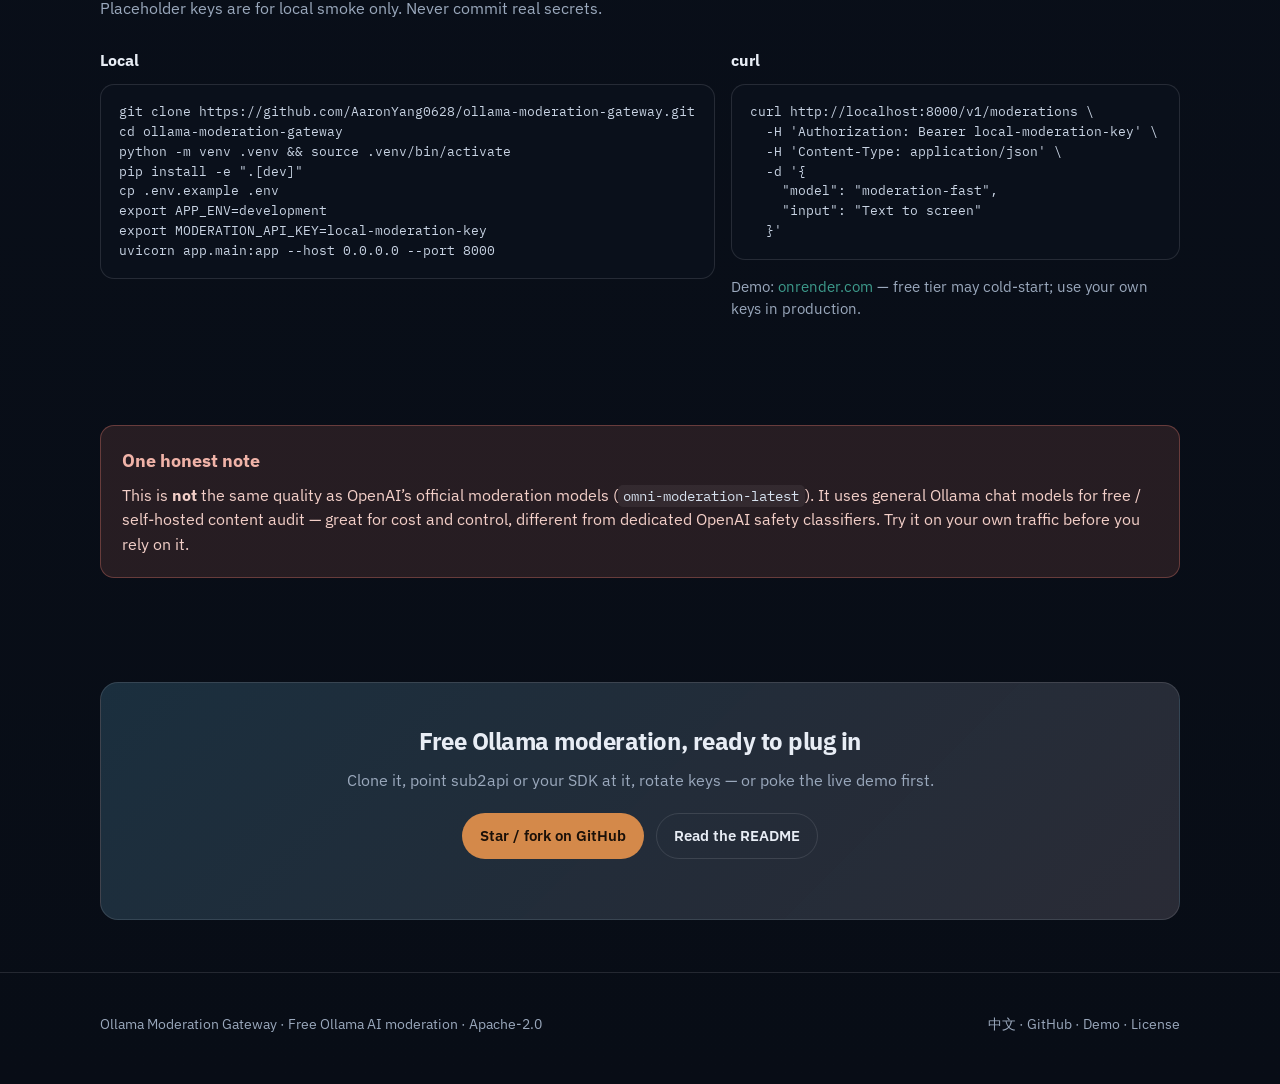
==== commit 07e066cf: "Rewrite marketing copy to be product-facing. Emphasize free Ollama AI content audit, multi-key rotat" ====
--- a/docs/index.html
+++ b/docs/index.html
@@ -3,8 +3,8 @@
 <head>
   <meta charset="utf-8" />
   <meta name="viewport" content="width=device-width, initial-scale=1" />
-  <title>Ollama Moderation Gateway — OpenAI-compatible content safety</title>
-  <meta name="description" content="OpenAI-compatible Moderations API gateway over Ollama Cloud or self-hosted models. Multi-key pool, FastAPI, Docker, fail-closed. Heuristic scores — not equivalent to OpenAI omni-moderation. Works with sub2api content audit." />
+  <title>Ollama Moderation Gateway — Free AI content moderation</title>
+  <meta name="description" content="Free Ollama AI content audit / moderation. OpenAI Moderations compatible — plug into sub2api and any Moderations client. Multi-key rotation, lightweight, easy. Not the same quality as OpenAI official moderation." />
   <meta name="theme-color" content="#0b1220" />
   <link rel="preconnect" href="https://fonts.googleapis.com" />
   <link rel="preconnect" href="https://fonts.gstatic.com" crossorigin />
@@ -25,11 +25,10 @@
         Ollama Moderation Gateway
       </a>
       <nav class="nav-links" aria-label="Primary">
-        <a class="hide-sm" href="#features">Features</a>
-        <a class="hide-sm" href="#how">How it works</a>
-        <a class="hide-sm" href="#code">Code</a>
-        <a class="hide-sm" href="#integrations">Integrations</a>
-        <a class="hide-sm" href="#disclaimer">Disclaimer</a>
+        <a class="hide-sm" href="#features">Why use it</a>
+        <a class="hide-sm" href="#integrations">sub2api</a>
+        <a class="hide-sm" href="#code">Get started</a>
+        <a class="hide-sm" href="#disclaimer">Note</a>
         <a href="https://github.com/AaronYang0628/ollama-moderation-gateway">GitHub</a>
         <span class="lang-switch" aria-label="Language">
           <span class="lang-current" aria-current="page">EN</span>
@@ -45,17 +44,17 @@
     <section class="hero">
       <div class="wrap hero-grid">
         <div>
-          <div class="eyebrow">OpenAI-compatible · Ollama-backed · Apache-2.0</div>
-          <h1>Self-hosted moderations with the API shape your stack already knows</h1>
+          <div class="eyebrow">Free · Ollama AI · OpenAI Moderations compatible</div>
+          <h1>Free AI content moderation that plugs right in</h1>
           <p class="hero-lead">
-            A FastAPI gateway that speaks <code class="inline">POST /v1/moderations</code>,
-            routes scoring through Ollama Cloud or your own models, and stays
-            <strong>fail-closed</strong> when the provider hiccups.
+            Screen text with Ollama — cloud or your own machine — through the same
+            <code class="inline">/v1/moderations</code> API your tools already speak.
+            Lightweight, multi-key ready, and especially easy with
+            <strong>sub2api</strong>.
           </p>
           <p class="zh-summary">
-            <strong>中文摘要：</strong>基于 Ollama（云端或自托管）的 OpenAI 兼容内容审核网关。
-            通用模型 + 启发式评分，<strong>不等同于</strong> OpenAI omni-moderation。
-            多 Key 池、Docker、上游失败不伪造 <code class="inline">flagged=false</code>。
+            <strong>中文：</strong>免费的 Ollama AI 内容审核。兼容 OpenAI Moderations，可直接对接 sub2api。
+            轻量、多 Key 轮换、即插即用。质量不等同于 OpenAI 官方审核。
             <a href="zh/">完整中文页面 →</a>
           </p>
           <div class="cta-row">
@@ -64,17 +63,17 @@
             <a class="btn btn-ghost" href="https://ollama-moderation-gateway.onrender.com">Try demo</a>
           </div>
           <div class="meta-row">
-            <span class="chip">Multi-key pool</span>
-            <span class="chip">Docker / Compose</span>
-            <span class="chip">Policy YAML</span>
-            <span class="chip">Heuristic scores</span>
+            <span class="chip">Free Ollama audit</span>
+            <span class="chip">Multi-key rotation</span>
+            <span class="chip">Lightweight</span>
+            <span class="chip">sub2api ready</span>
           </div>
         </div>
         <aside class="hero-card" aria-label="Sample request">
           <div class="hero-card-top">
             <span class="dot"></span><span class="dot"></span><span class="dot"></span>
           </div>
-          <pre><span class="tok-cm"># OpenAI SDK → your gateway</span>
+          <pre><span class="tok-cm"># Same OpenAI Moderations call — your gateway</span>
 <span class="tok-key">from</span> openai <span class="tok-key">import</span> OpenAI
 
 client = OpenAI(
@@ -93,70 +92,140 @@
 
     <section id="features">
       <div class="wrap">
-        <h2 class="section-title">Built for operators who want control</h2>
+        <h2 class="section-title">Why people use it</h2>
         <p class="section-lead">
-          Keep the Moderations client contract; choose where inference runs.
-          Rotate keys, tune thresholds, ship with Docker.
+          Skip OpenAI Moderations fees. Keep the client you already have.
+          Add free Ollama-backed content audit in minutes.
         </p>
         <div class="grid-3">
           <article class="card">
+            <div class="icon" aria-hidden="true">✦</div>
+            <h3>Free AI content audit</h3>
+            <p>Run moderation on Ollama Cloud or a self-hosted model — no OpenAI Moderations bill for everyday screening.</p>
+          </article>
+          <article class="card">
             <div class="icon" aria-hidden="true">⇄</div>
-            <h3>Drop-in API surface</h3>
-            <p><code class="inline">/v1/moderations</code>, <code class="inline">/v1/models</code>, health &amp; readiness — OpenAI-style errors and responses.</p>
+            <h3>OpenAI Moderations compatible</h3>
+            <p>Same <code class="inline">POST /v1/moderations</code> shape. Point the OpenAI SDK, sub2api, or any Moderations client at this gateway.</p>
+          </article>
+          <article class="card">
+            <div class="icon" aria-hidden="true">⟳</div>
+            <h3>Multi-key rotation</h3>
+            <p>Drop several Ollama keys in. The gateway round-robins and cools down keys that hit 401 / 403 / 429 / quota — traffic keeps moving.</p>
+          </article>
+          <article class="card">
+            <div class="icon" aria-hidden="true">◈</div>
+            <h3>Lightweight plug-in</h3>
+            <p>One small service. Docker Compose or a quick local start. No heavy platform, no custom client to rewrite.</p>
           </article>
           <article class="card">
             <div class="icon" aria-hidden="true">☁</div>
-            <h3>Cloud or self-hosted</h3>
-            <p>Defaults to Ollama Cloud (<code class="inline">ollama.com</code>). Point <code class="inline">OLLAMA_BASE_URL</code> at a private host when you need air-gapped inference.</p>
-          </article>
-          <article class="card">
-            <div class="icon" aria-hidden="true">⟳</div>
-            <h3>Multi-key pool</h3>
-            <p>Round-robin across <code class="inline">OLLAMA_API_KEYS</code>. Cooldown on 401 / 403 / 429 / quota so one bad key doesn’t stall traffic.</p>
-          </article>
-          <article class="card">
-            <div class="icon" aria-hidden="true">☰</div>
-            <h3>Policy you can edit</h3>
-            <p>YAML thresholds per category plus <code class="inline">uncertain_mode</code>: flag, allow, or error near the boundary.</p>
+            <h3>Cloud or your own box</h3>
+            <p>Defaults to Ollama Cloud. Prefer private? Point it at your local Ollama and keep data on your network.</p>
           </article>
           <article class="card">
             <div class="icon" aria-hidden="true">⏹</div>
-            <h3>Fail-closed</h3>
-            <p>Provider or parse failures return 502 / 503 / 504. The gateway never invents a clean <code class="inline">flagged=false</code>.</p>
-          </article>
-          <article class="card">
-            <div class="icon" aria-hidden="true">▣</div>
-            <h3>Ops-ready MVP</h3>
-            <p>FastAPI, Docker Compose, log redaction, constant-time API key compare, pytest with mocked Ollama.</p>
-          </article>
-        </div>
+            <h3>Doesn’t fake “safe”</h3>
+            <p>If the model is down or the response is unusable, you get an error — never a made-up “all clear.”</p>
+          </article>
+        </div>
+      </div>
+    </section>
+
+    <section id="integrations">
+      <div class="wrap">
+        <h2 class="section-title">Plug into sub2api in minutes</h2>
+        <p class="section-lead">
+          The sweet spot:
+          <a href="https://github.com/Wei-Shaw/sub2api" rel="noopener">sub2api</a>
+          content audit (风控中心 · 内容审计) already expects an OpenAI-style Moderations backend.
+          This gateway is that backend — free Ollama scoring behind the UI you already use.
+        </p>
+
+        <div class="callout">
+          <strong>One change.</strong>
+          Keep sub2api’s risk-control screens. Swap the Moderations base URL to this gateway.
+          No custom client, no new protocol — just free Ollama AI moderation on the back end.
+        </div>
+
+        <h3 style="margin: 1.75rem 0 0.85rem; font-size: 1.05rem;">Quick setup</h3>
+        <div class="steps">
+          <div class="step">
+            <div class="step-num">1</div>
+            <div>
+              <h3>Base URL — no trailing <code class="inline">/v1</code></h3>
+              <p>
+                Use
+                <code class="inline">https://ollama-moderation-gateway.onrender.com</code>
+                <strong>without</strong> <code class="inline">/v1</code>.
+                sub2api appends <code class="inline">/v1/moderations</code>;
+                adding <code class="inline">/v1</code> yourself breaks the path.
+              </p>
+            </div>
+          </div>
+          <div class="step">
+            <div class="step-num">2</div>
+            <div>
+              <h3>Model</h3>
+              <p>
+                <code class="inline">moderation-fast</code>
+                (or the <code class="inline">omni-moderation-latest</code> alias if your UI prefers that name).
+              </p>
+            </div>
+          </div>
+          <div class="step">
+            <div class="step-num">3</div>
+            <div>
+              <h3>API Key = gateway key</h3>
+              <p>
+                Use the gateway’s <code class="inline">MODERATION_API_KEY</code>,
+                <strong>not</strong> an Ollama Cloud key.
+                Public demo may need your own deploy key.
+              </p>
+            </div>
+          </div>
+          <div class="step">
+            <div class="step-num">4</div>
+            <div>
+              <h3>Set <code class="inline">timeout_ms</code> to <code class="inline">30000</code></h3>
+              <p>
+                Default <code class="inline">3000</code> is too short for cloud LLMs and free-tier cold starts.
+              </p>
+            </div>
+          </div>
+        </div>
+
+        <p style="margin: 1.25rem 0 0; color: var(--muted); font-size: 0.95rem;">
+          sub2api:
+          <a href="https://github.com/Wei-Shaw/sub2api" rel="noopener">github.com/Wei-Shaw/sub2api</a>
+        </p>
       </div>
     </section>
 
     <section id="how">
       <div class="wrap">
-        <h2 class="section-title">How it works</h2>
-        <p class="section-lead">A thin, honest pipeline — general chat models + structured JSON, then your thresholds.</p>
+        <h2 class="section-title">How it fits together</h2>
+        <p class="section-lead">Three steps. No architecture lecture.</p>
         <div class="steps">
           <div class="step">
             <div class="step-num">1</div>
             <div>
-              <h3>Client calls Moderations</h3>
-              <p>Your app (or OpenAI SDK) posts to the gateway with a model alias like <code class="inline">moderation-fast</code>.</p>
+              <h3>Your app calls Moderations</h3>
+              <p>OpenAI SDK, sub2api, curl — anything that posts to <code class="inline">/v1/moderations</code>.</p>
             </div>
           </div>
           <div class="step">
             <div class="step-num">2</div>
             <div>
-              <h3>Gateway talks to Ollama</h3>
-              <p>Native <code class="inline">POST /api/chat</code> with JSON Schema structured output. Keys rotate; cooldowns apply on auth/rate failures.</p>
+              <h3>Gateway asks Ollama</h3>
+              <p>Keys rotate. You choose cloud or self-hosted. Models like <code class="inline">moderation-fast</code> map to Ollama chat models.</p>
             </div>
           </div>
           <div class="step">
             <div class="step-num">3</div>
             <div>
-              <h3>Scores meet policy</h3>
-              <p>Heuristic category scores (0–1) are compared to <code class="inline">configs/policy.yaml</code>. Uncertain cases follow your configured mode.</p>
+              <h3>You get a familiar result</h3>
+              <p>OpenAI-style <code class="inline">flagged</code> / categories / scores — ready for your existing risk flow.</p>
             </div>
           </div>
         </div>
@@ -166,8 +235,8 @@
           <table>
             <thead>
               <tr>
-                <th>Client model</th>
-                <th>Ollama model</th>
+                <th>You send</th>
+                <th>Ollama runs</th>
                 <th>Notes</th>
               </tr>
             </thead>
@@ -175,22 +244,22 @@
               <tr>
                 <td><code class="inline">moderation-fast</code></td>
                 <td><code class="inline">gpt-oss:20b</code></td>
-                <td>Default path</td>
+                <td>Good default</td>
               </tr>
               <tr>
                 <td><code class="inline">moderation-standard</code></td>
                 <td><code class="inline">gemma4:31b</code></td>
-                <td>Heavier reasoning budget</td>
+                <td>Heavier option</td>
               </tr>
               <tr>
                 <td><code class="inline">moderation-accurate</code></td>
                 <td><code class="inline">gpt-oss:120b</code></td>
-                <td>Largest; needs serious resources self-hosted</td>
+                <td>Largest; needs serious hardware self-hosted</td>
               </tr>
               <tr>
                 <td><code class="inline">omni-moderation-latest</code></td>
                 <td><code class="inline">gpt-oss:20b</code></td>
-                <td>Compatibility alias only — not OpenAI parity</td>
+                <td>Name alias only — not OpenAI quality</td>
               </tr>
             </tbody>
           </table>
@@ -201,10 +270,10 @@
     <section id="code">
       <div class="wrap">
         <h2 class="section-title">Get running in minutes</h2>
-        <p class="section-lead">Placeholder keys in docs are for local smoke only. Never commit real secrets.</p>
+        <p class="section-lead">Placeholder keys are for local smoke only. Never commit real secrets.</p>
         <div class="split">
           <div>
-            <h3 style="margin: 0 0 0.65rem; font-size: 1rem;">Local (dev)</h3>
+            <h3 style="margin: 0 0 0.65rem; font-size: 1rem;">Local</h3>
             <pre class="code-block">git clone https://github.com/AaronYang0628/ollama-moderation-gateway.git
 cd ollama-moderation-gateway
 python -m venv .venv &amp;&amp; source .venv/bin/activate
@@ -225,106 +294,22 @@
   }'</pre>
             <p style="margin: 1rem 0 0; color: var(--muted); font-size: 0.92rem;">
               Demo: <a href="https://ollama-moderation-gateway.onrender.com">onrender.com</a> —
-              free tier cold starts; bring your own keys for production.
+              free tier may cold-start; use your own keys in production.
             </p>
           </div>
         </div>
       </div>
     </section>
 
-    <section id="integrations">
-      <div class="wrap">
-        <h2 class="section-title">Used with sub2api</h2>
-        <p class="section-lead">
-          Real-world wiring: point
-          <a href="https://github.com/Wei-Shaw/sub2api" rel="noopener">sub2api</a>
-          content audit (风控中心 · 内容审计) at this gateway as an OpenAI-compatible Moderations backend —
-          same <code class="inline">/v1/moderations</code> contract, your own Ollama-backed scoring.
-        </p>
-
-        <div class="callout">
-          <strong>Why it fits.</strong>
-          sub2api expects an OpenAI-style moderations base. This gateway speaks that dialect,
-          so you can keep sub2api’s risk-control UI while inference runs through Ollama Cloud or your own host —
-          without inventing a custom client.
-        </div>
-
-        <h3 style="margin: 1.75rem 0 0.85rem; font-size: 1.05rem;">Verified config tips</h3>
-        <div class="steps">
-          <div class="step">
-            <div class="step-num">1</div>
-            <div>
-              <h3>Base URL — no trailing <code class="inline">/v1</code></h3>
-              <p>
-                Set Base URL to
-                <code class="inline">https://ollama-moderation-gateway.onrender.com</code>
-                <strong>without</strong> <code class="inline">/v1</code>.
-                sub2api appends <code class="inline">/v1/moderations</code> itself;
-                including <code class="inline">/v1</code> produces <code class="inline">/v1/v1/...</code>
-                and <code class="inline">{"detail":"Not Found"}</code>.
-              </p>
-            </div>
-          </div>
-          <div class="step">
-            <div class="step-num">2</div>
-            <div>
-              <h3>Model</h3>
-              <p>
-                Use <code class="inline">moderation-fast</code>
-                (or the <code class="inline">omni-moderation-latest</code> compatibility alias).
-              </p>
-            </div>
-          </div>
-          <div class="step">
-            <div class="step-num">3</div>
-            <div>
-              <h3>API Key = gateway key</h3>
-              <p>
-                Paste the gateway’s <code class="inline">MODERATION_API_KEY</code>,
-                <strong>not</strong> an Ollama Cloud key.
-                Docs use <code class="inline">your-gateway-api-key</code> as a placeholder —
-                the public demo may require your own deploy key.
-              </p>
-            </div>
-          </div>
-          <div class="step">
-            <div class="step-num">4</div>
-            <div>
-              <h3>Raise <code class="inline">timeout_ms</code> to <code class="inline">30000</code></h3>
-              <p>
-                Default <code class="inline">3000</code> is too short for cloud LLM latency plus Render cold start.
-                Set <code class="inline">timeout_ms</code> to <code class="inline">30000</code> (30s).
-              </p>
-            </div>
-          </div>
-        </div>
-
-        <div class="callout callout-warn" style="margin-top: 1.25rem;">
-          <strong>Reminder:</strong> scores are heuristic risk estimates from general chat models —
-          <strong>not</strong> equivalent to OpenAI <code class="inline">omni-moderation-latest</code>.
-          Evaluate on your traffic before relying on it in production.
-        </div>
-
-        <p style="margin: 1.25rem 0 0; color: var(--muted); font-size: 0.95rem;">
-          Integration reference:
-          <a href="https://github.com/Wei-Shaw/sub2api" rel="noopener">github.com/Wei-Shaw/sub2api</a>.
-          This page documents only this verified pairing — not a catalog of other products.
-        </p>
-      </div>
-    </section>
-
     <section id="disclaimer">
       <div class="wrap">
         <div class="disclaimer">
-          <h2>Important: not equivalent to OpenAI omni-moderation</h2>
+          <h2>One honest note</h2>
           <p style="margin: 0; color: #f3cfc8;">
-            Scoring uses <strong>general-purpose chat models</strong>, not dedicated safety classifiers.
+            This is <strong>not</strong> the same quality as OpenAI’s official moderation models
+            (<code class="inline">omni-moderation-latest</code>). It uses general Ollama chat models for free / self-hosted content audit —
+            great for cost and control, different from dedicated OpenAI safety classifiers. Try it on your own traffic before you rely on it.
           </p>
-          <ul>
-            <li><code class="inline">category_scores</code> are heuristic risk estimates (0–1), not calibrated probabilities.</li>
-            <li>Quality, score scale, and behavior differ from OpenAI <code class="inline">omni-moderation-latest</code>.</li>
-            <li>Evaluate on your languages and risk profile before production (<code class="inline">scripts/evaluate.py</code>).</li>
-          </ul>
         </div>
       </div>
     </section>
@@ -332,8 +317,8 @@
     <section>
       <div class="wrap">
         <div class="cta-band">
-          <h2>Ship moderation behind your own keys</h2>
-          <p>Clone the repo, set env, compose up — or poke the live demo first.</p>
+          <h2>Free Ollama moderation, ready to plug in</h2>
+          <p>Clone it, point sub2api or your SDK at it, rotate keys — or poke the live demo first.</p>
           <div class="cta-row" style="justify-content: center;">
             <a class="btn btn-primary" href="https://github.com/AaronYang0628/ollama-moderation-gateway">Star / fork on GitHub</a>
             <a class="btn btn-ghost" href="https://github.com/AaronYang0628/ollama-moderation-gateway#quick-start">Read the README</a>
@@ -346,7 +331,7 @@
   <footer class="footer">
     <div class="wrap footer-inner">
       <div>
-        Ollama Moderation Gateway · Apache-2.0 · Independent implementation
+        Ollama Moderation Gateway · Free Ollama AI moderation · Apache-2.0
       </div>
       <div>
         <a href="zh/">中文</a>
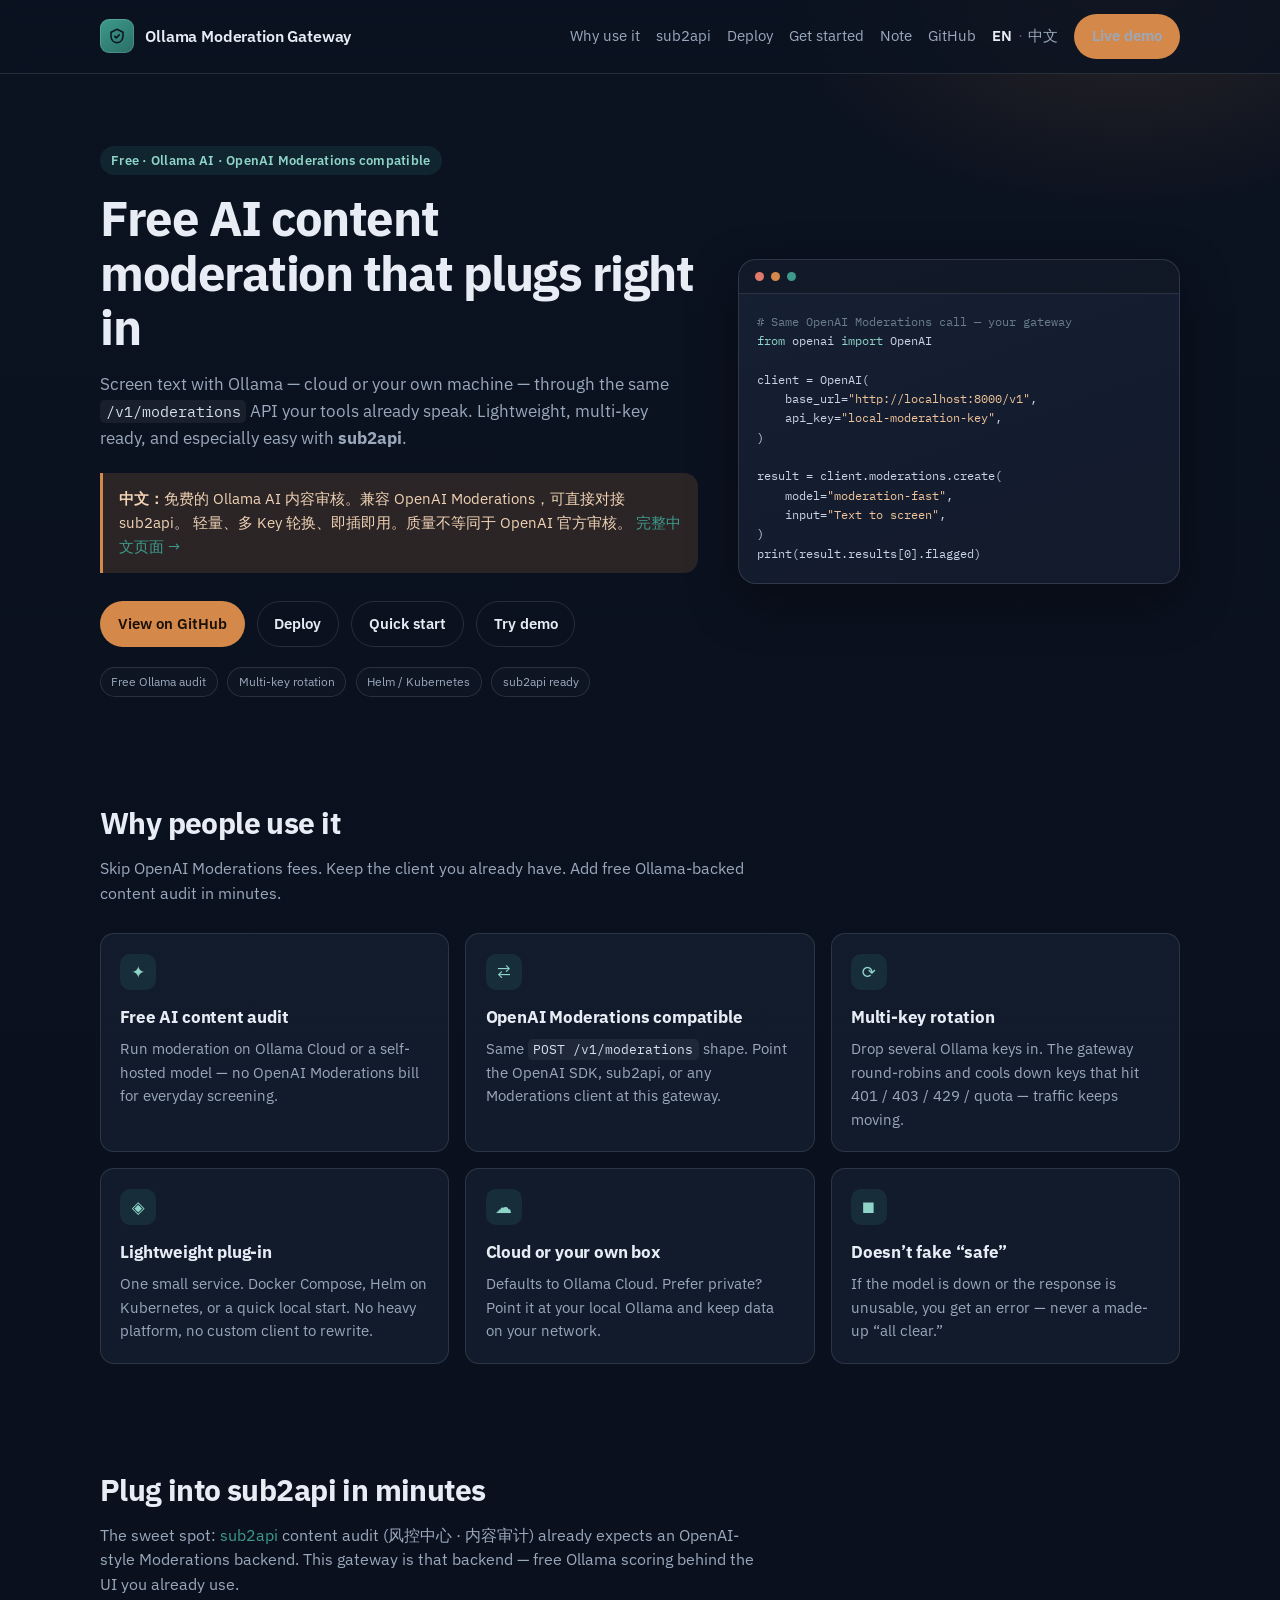
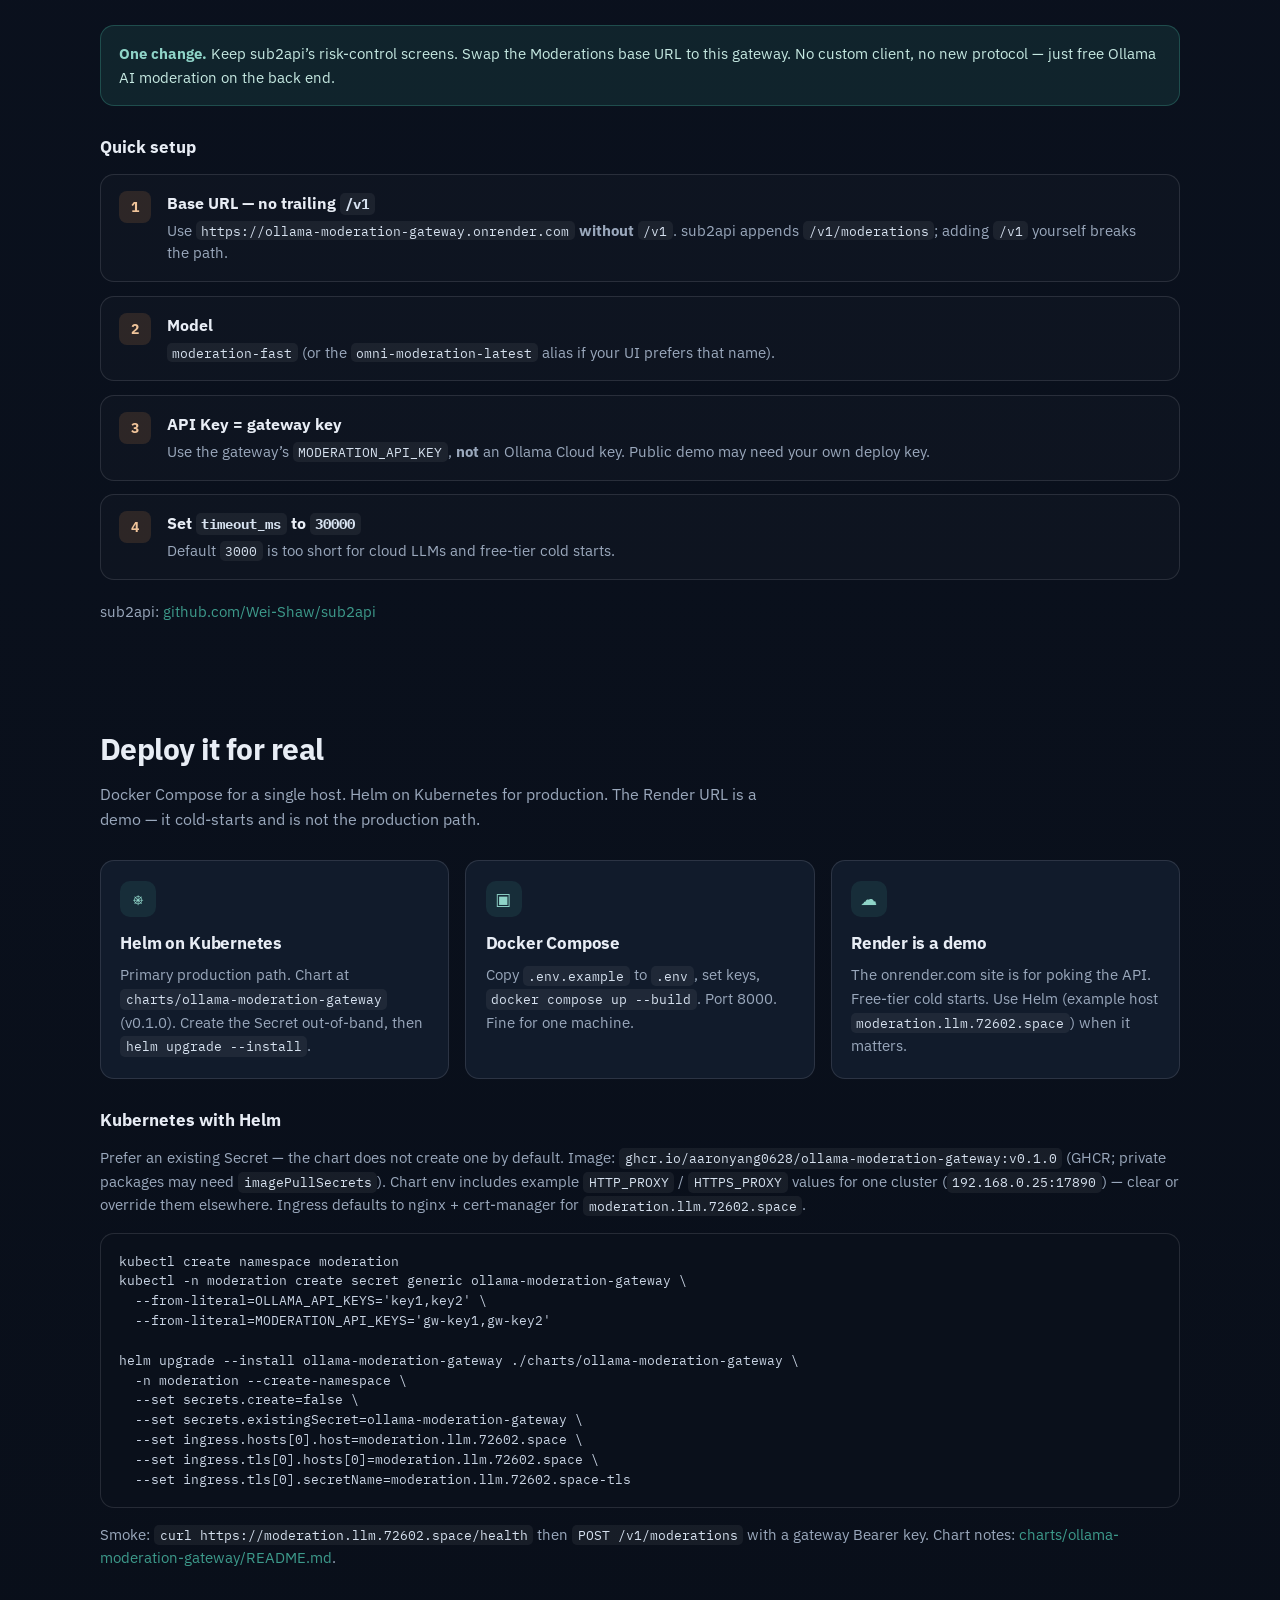
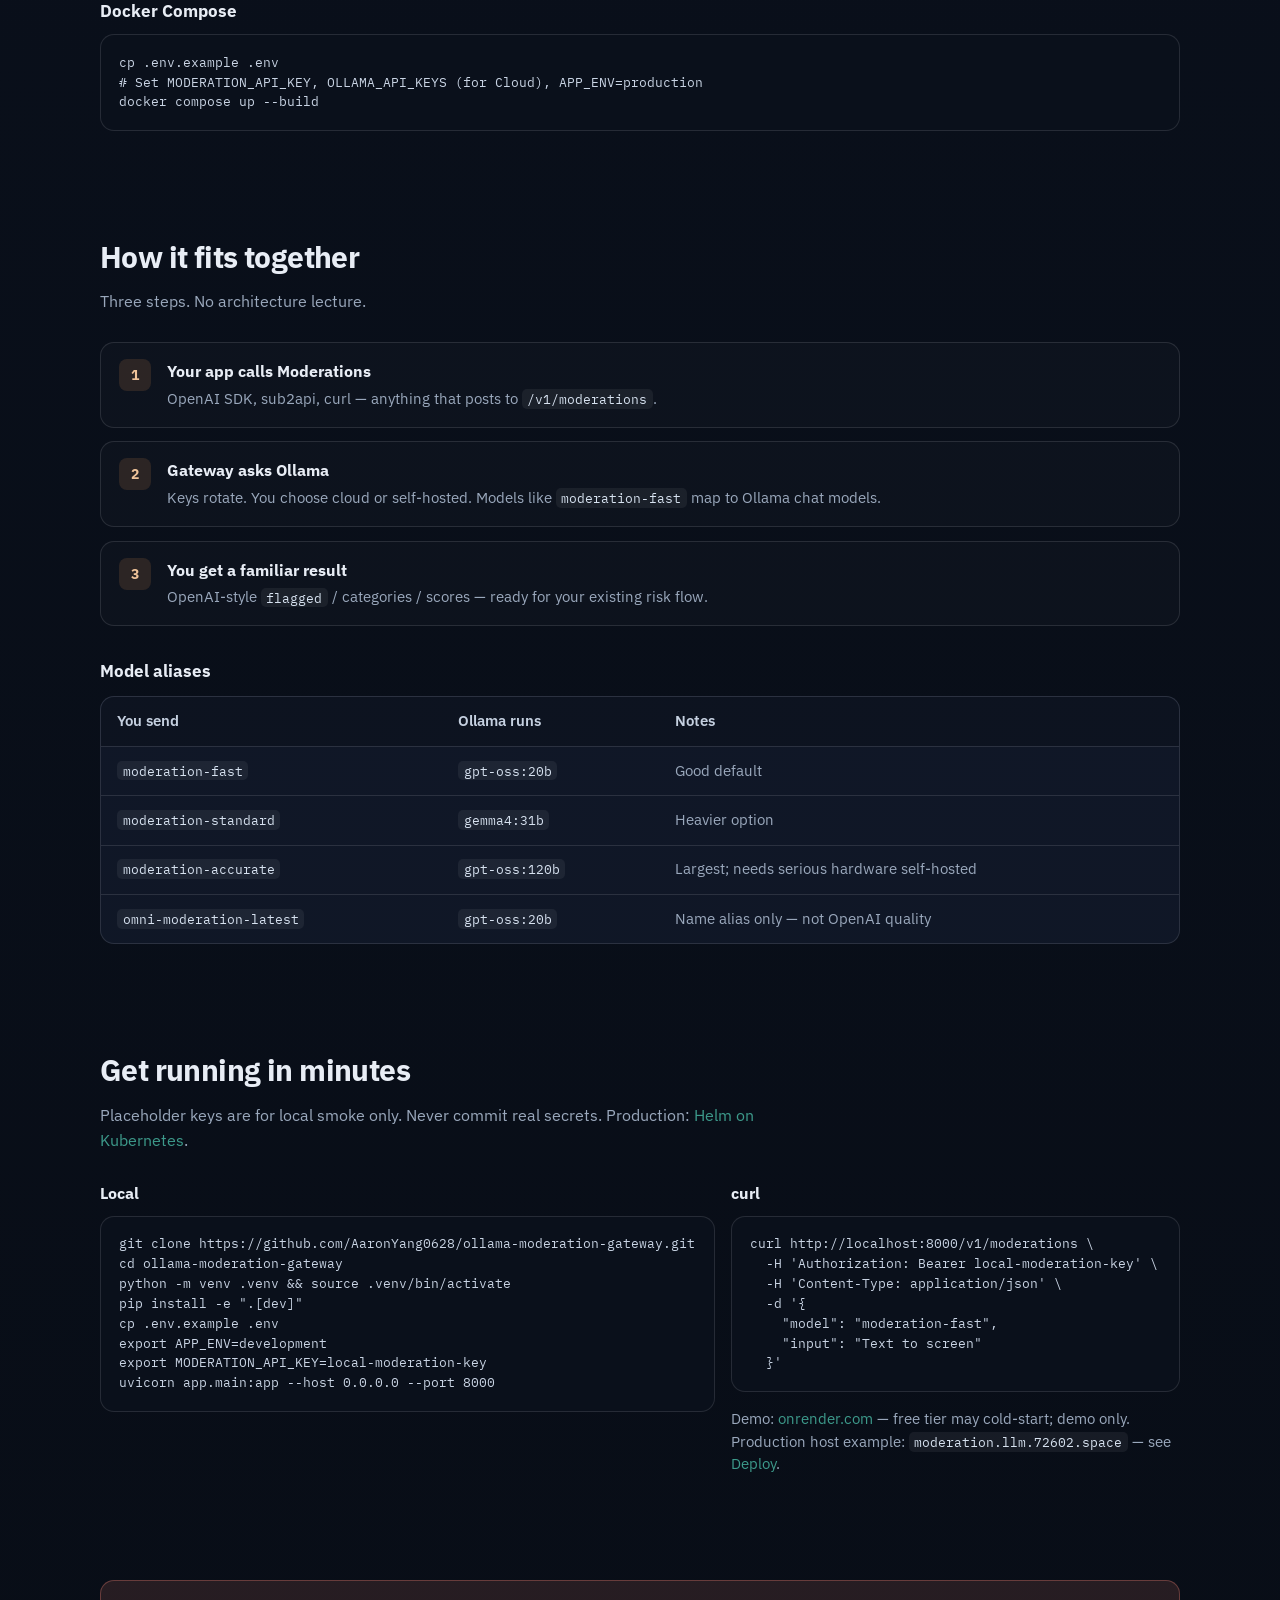
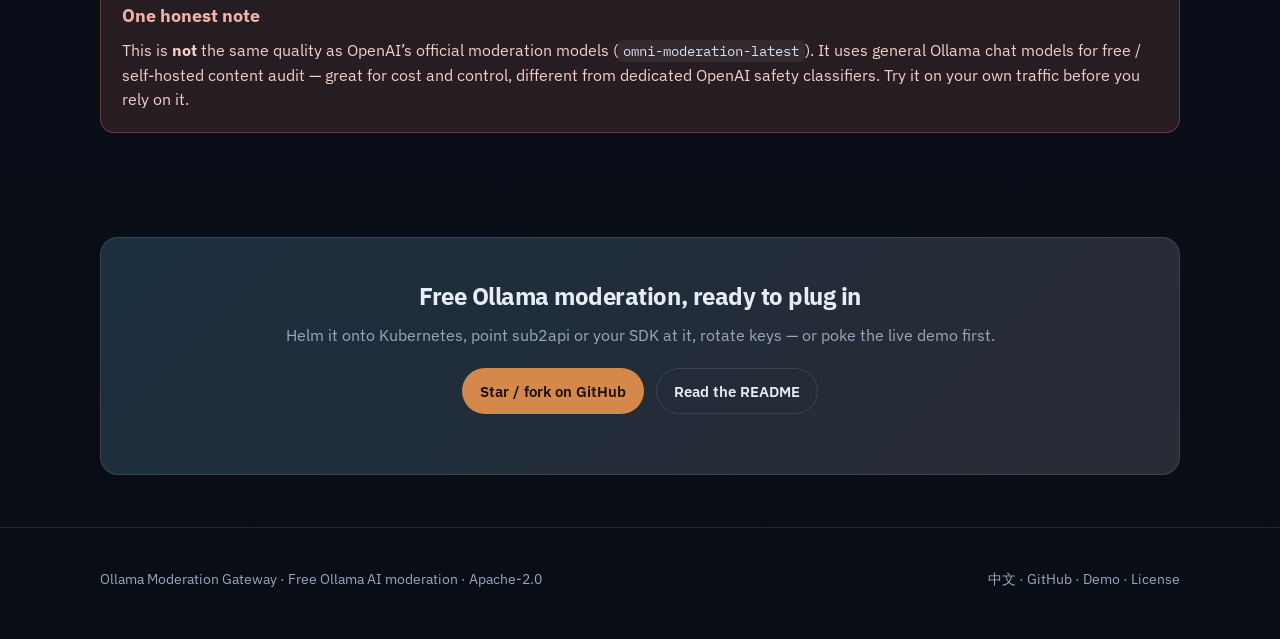
==== commit bb4ee195: "Docs: Helm deploy path for README, chart, and Pages Document Kubernetes/Helm as the production insta" ====
--- a/docs/index.html
+++ b/docs/index.html
@@ -27,6 +27,7 @@
       <nav class="nav-links" aria-label="Primary">
         <a class="hide-sm" href="#features">Why use it</a>
         <a class="hide-sm" href="#integrations">sub2api</a>
+        <a class="hide-sm" href="#deploy">Deploy</a>
         <a class="hide-sm" href="#code">Get started</a>
         <a class="hide-sm" href="#disclaimer">Note</a>
         <a href="https://github.com/AaronYang0628/ollama-moderation-gateway">GitHub</a>
@@ -59,13 +60,14 @@
           </p>
           <div class="cta-row">
             <a class="btn btn-primary" href="https://github.com/AaronYang0628/ollama-moderation-gateway">View on GitHub</a>
+            <a class="btn btn-ghost" href="#deploy">Deploy</a>
             <a class="btn btn-ghost" href="https://github.com/AaronYang0628/ollama-moderation-gateway#quick-start">Quick start</a>
             <a class="btn btn-ghost" href="https://ollama-moderation-gateway.onrender.com">Try demo</a>
           </div>
           <div class="meta-row">
             <span class="chip">Free Ollama audit</span>
             <span class="chip">Multi-key rotation</span>
-            <span class="chip">Lightweight</span>
+            <span class="chip">Helm / Kubernetes</span>
             <span class="chip">sub2api ready</span>
           </div>
         </div>
@@ -116,7 +118,7 @@
           <article class="card">
             <div class="icon" aria-hidden="true">◈</div>
             <h3>Lightweight plug-in</h3>
-            <p>One small service. Docker Compose or a quick local start. No heavy platform, no custom client to rewrite.</p>
+            <p>One small service. Docker Compose, Helm on Kubernetes, or a quick local start. No heavy platform, no custom client to rewrite.</p>
           </article>
           <article class="card">
             <div class="icon" aria-hidden="true">☁</div>
@@ -199,6 +201,65 @@
           sub2api:
           <a href="https://github.com/Wei-Shaw/sub2api" rel="noopener">github.com/Wei-Shaw/sub2api</a>
         </p>
+      </div>
+    </section>
+
+    <section id="deploy">
+      <div class="wrap">
+        <h2 class="section-title">Deploy it for real</h2>
+        <p class="section-lead">
+          Docker Compose for a single host. Helm on Kubernetes for production.
+          The Render URL is a demo — it cold-starts and is not the production path.
+        </p>
+
+        <div class="grid-3">
+          <article class="card">
+            <div class="icon" aria-hidden="true">⎈</div>
+            <h3>Helm on Kubernetes</h3>
+            <p>Primary production path. Chart at <code class="inline">charts/ollama-moderation-gateway</code> (v0.1.0). Create the Secret out-of-band, then <code class="inline">helm upgrade --install</code>.</p>
+          </article>
+          <article class="card">
+            <div class="icon" aria-hidden="true">▣</div>
+            <h3>Docker Compose</h3>
+            <p>Copy <code class="inline">.env.example</code> to <code class="inline">.env</code>, set keys, <code class="inline">docker compose up --build</code>. Port 8000. Fine for one machine.</p>
+          </article>
+          <article class="card">
+            <div class="icon" aria-hidden="true">☁</div>
+            <h3>Render is a demo</h3>
+            <p>The onrender.com site is for poking the API. Free-tier cold starts. Use Helm (example host <code class="inline">moderation.llm.72602.space</code>) when it matters.</p>
+          </article>
+        </div>
+
+        <h3 style="margin: 1.75rem 0 0.85rem; font-size: 1.05rem;">Kubernetes with Helm</h3>
+        <p style="margin: 0 0 1rem; color: var(--muted); font-size: 0.95rem;">
+          Prefer an existing Secret — the chart does not create one by default.
+          Image: <code class="inline">ghcr.io/aaronyang0628/ollama-moderation-gateway:v0.1.0</code> (GHCR; private packages may need <code class="inline">imagePullSecrets</code>).
+          Chart env includes example <code class="inline">HTTP_PROXY</code> / <code class="inline">HTTPS_PROXY</code> values for one cluster (<code class="inline">192.168.0.25:17890</code>) — clear or override them elsewhere.
+          Ingress defaults to nginx + cert-manager for <code class="inline">moderation.llm.72602.space</code>.
+        </p>
+        <pre class="code-block">kubectl create namespace moderation
+kubectl -n moderation create secret generic ollama-moderation-gateway \
+  --from-literal=OLLAMA_API_KEYS='key1,key2' \
+  --from-literal=MODERATION_API_KEYS='gw-key1,gw-key2'
+
+helm upgrade --install ollama-moderation-gateway ./charts/ollama-moderation-gateway \
+  -n moderation --create-namespace \
+  --set secrets.create=false \
+  --set secrets.existingSecret=ollama-moderation-gateway \
+  --set ingress.hosts[0].host=moderation.llm.72602.space \
+  --set ingress.tls[0].hosts[0]=moderation.llm.72602.space \
+  --set ingress.tls[0].secretName=moderation.llm.72602.space-tls</pre>
+        <p style="margin: 1rem 0 0; color: var(--muted); font-size: 0.92rem;">
+          Smoke: <code class="inline">curl https://moderation.llm.72602.space/health</code>
+          then <code class="inline">POST /v1/moderations</code> with a gateway Bearer key.
+          Chart notes:
+          <a href="https://github.com/AaronYang0628/ollama-moderation-gateway/blob/main/charts/ollama-moderation-gateway/README.md">charts/ollama-moderation-gateway/README.md</a>.
+        </p>
+
+        <h3 style="margin: 1.75rem 0 0.65rem; font-size: 1.05rem;">Docker Compose</h3>
+        <pre class="code-block">cp .env.example .env
+# Set MODERATION_API_KEY, OLLAMA_API_KEYS (for Cloud), APP_ENV=production
+docker compose up --build</pre>
       </div>
     </section>
 
@@ -270,7 +331,7 @@
     <section id="code">
       <div class="wrap">
         <h2 class="section-title">Get running in minutes</h2>
-        <p class="section-lead">Placeholder keys are for local smoke only. Never commit real secrets.</p>
+        <p class="section-lead">Placeholder keys are for local smoke only. Never commit real secrets. Production: <a href="#deploy">Helm on Kubernetes</a>.</p>
         <div class="split">
           <div>
             <h3 style="margin: 0 0 0.65rem; font-size: 1rem;">Local</h3>
@@ -294,7 +355,8 @@
   }'</pre>
             <p style="margin: 1rem 0 0; color: var(--muted); font-size: 0.92rem;">
               Demo: <a href="https://ollama-moderation-gateway.onrender.com">onrender.com</a> —
-              free tier may cold-start; use your own keys in production.
+              free tier may cold-start; demo only. Production host example:
+              <code class="inline">moderation.llm.72602.space</code> — see <a href="#deploy">Deploy</a>.
             </p>
           </div>
         </div>
@@ -318,7 +380,7 @@
       <div class="wrap">
         <div class="cta-band">
           <h2>Free Ollama moderation, ready to plug in</h2>
-          <p>Clone it, point sub2api or your SDK at it, rotate keys — or poke the live demo first.</p>
+          <p>Helm it onto Kubernetes, point sub2api or your SDK at it, rotate keys — or poke the live demo first.</p>
           <div class="cta-row" style="justify-content: center;">
             <a class="btn btn-primary" href="https://github.com/AaronYang0628/ollama-moderation-gateway">Star / fork on GitHub</a>
             <a class="btn btn-ghost" href="https://github.com/AaronYang0628/ollama-moderation-gateway#quick-start">Read the README</a>
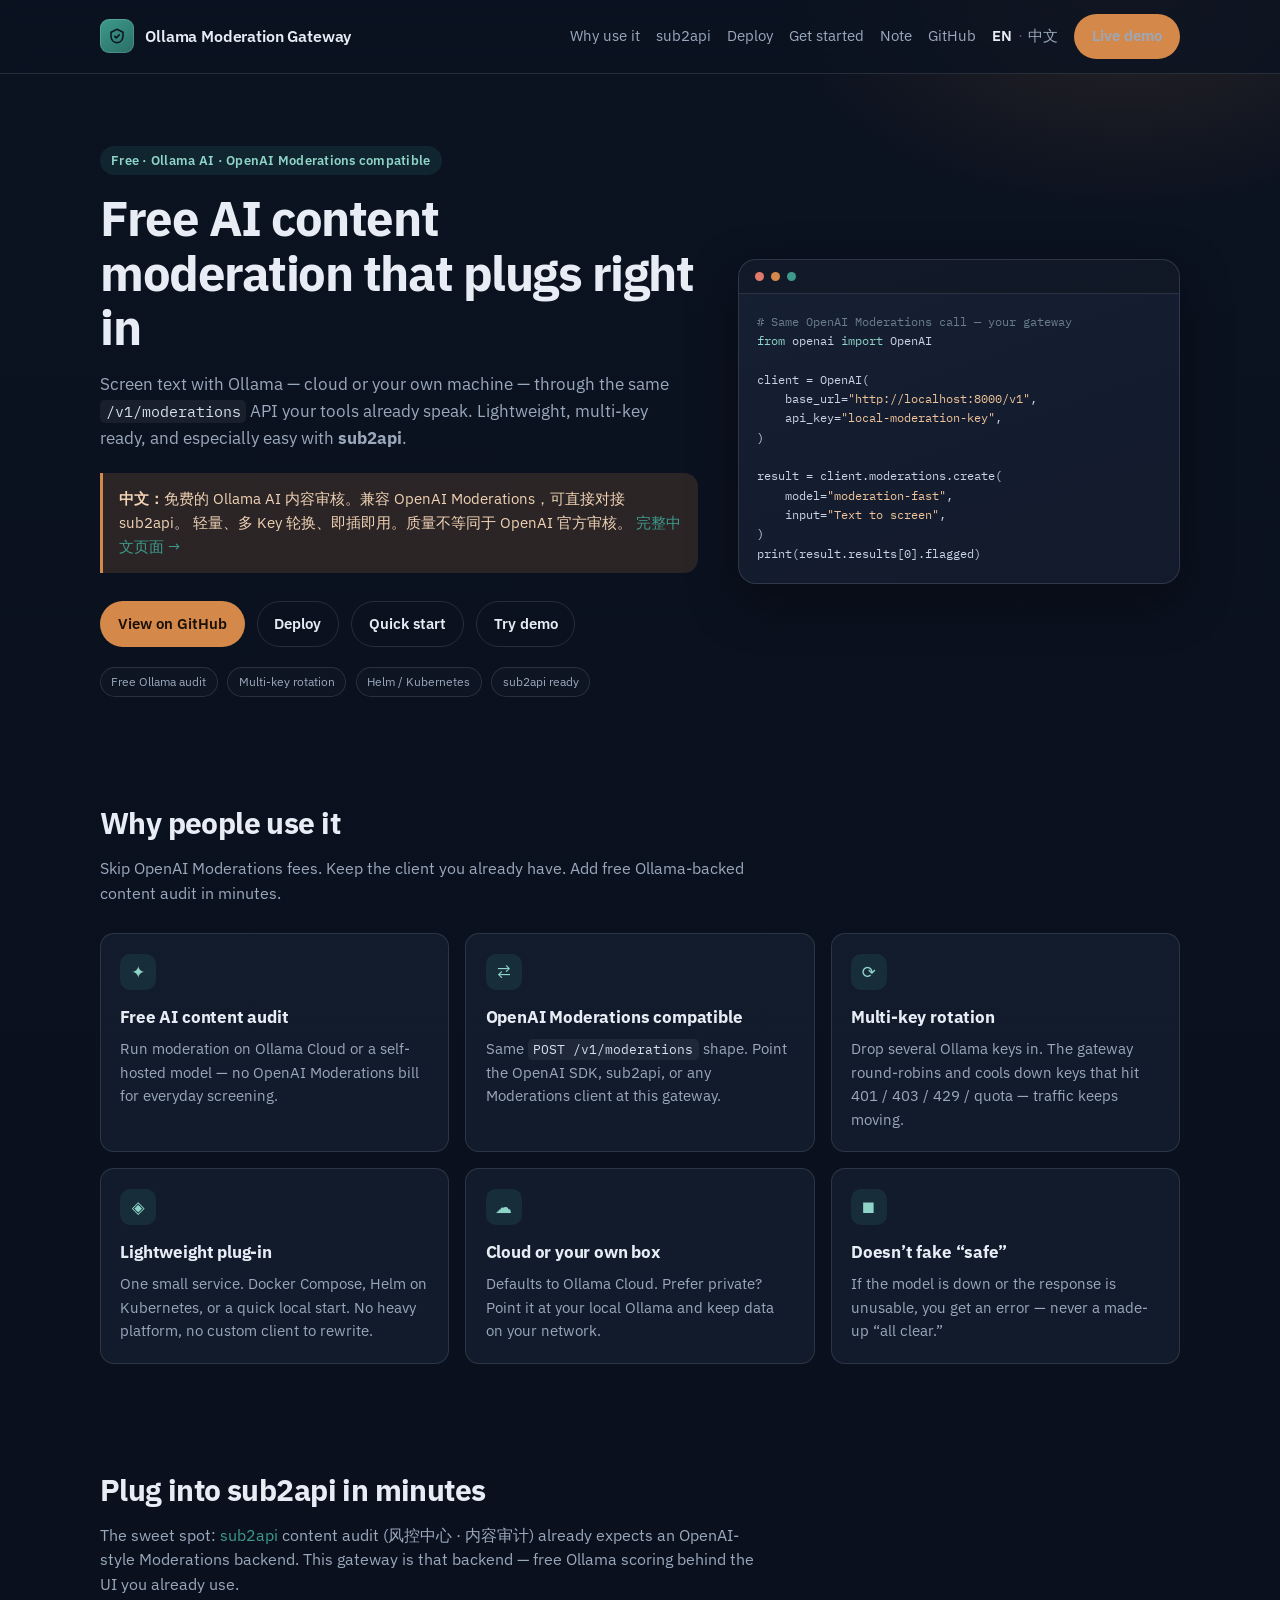
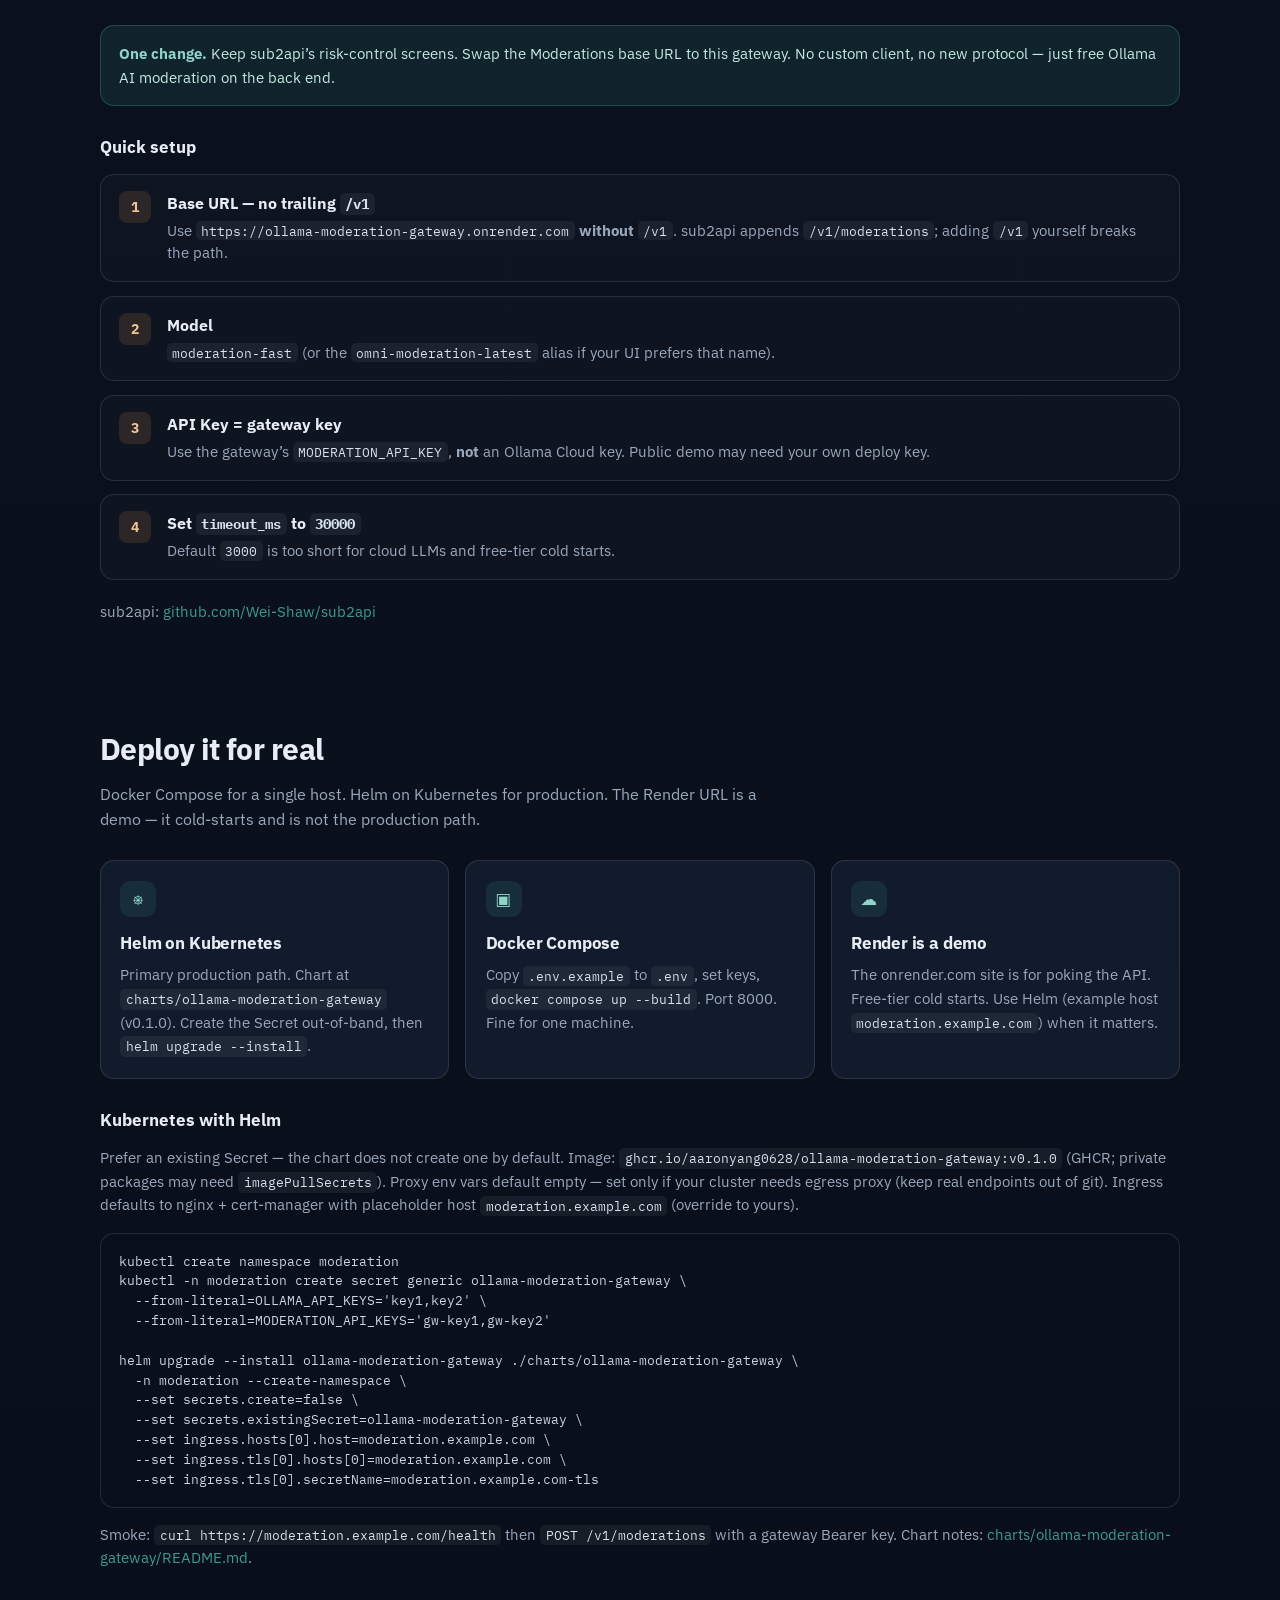
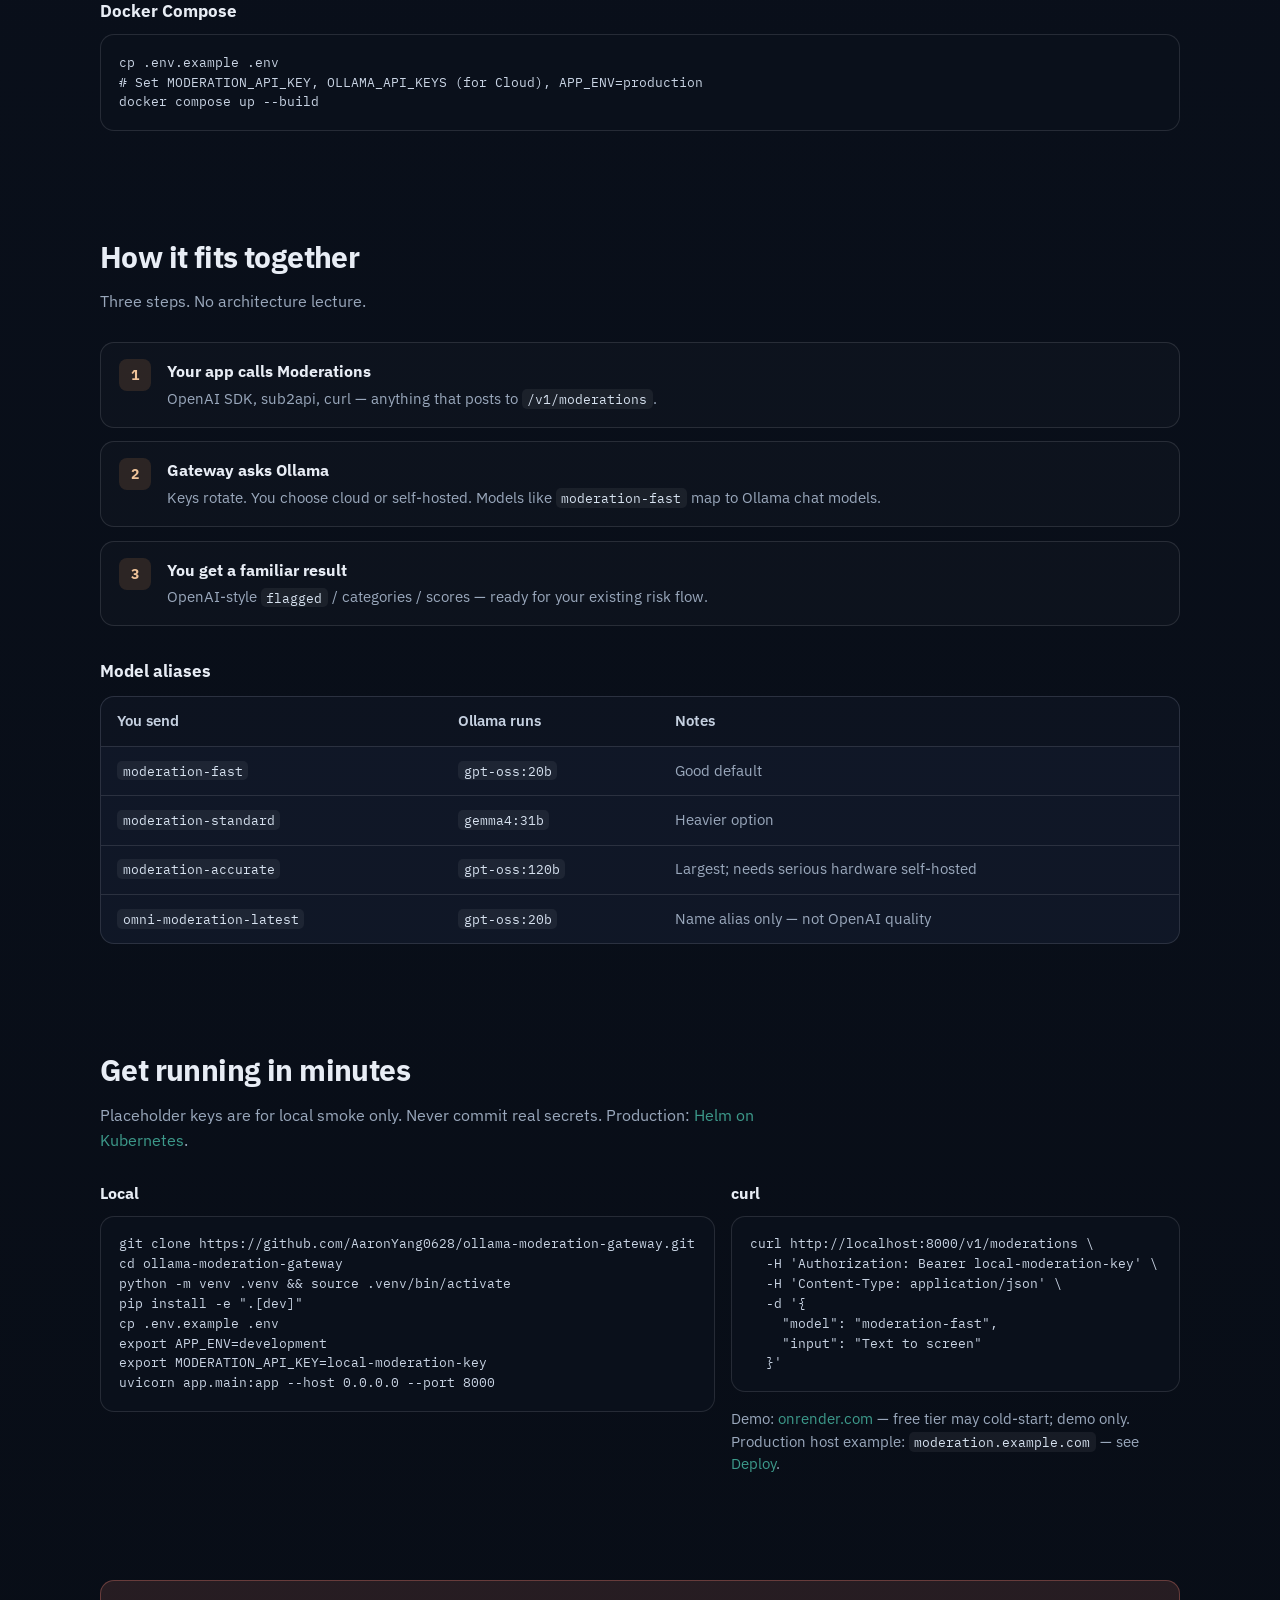
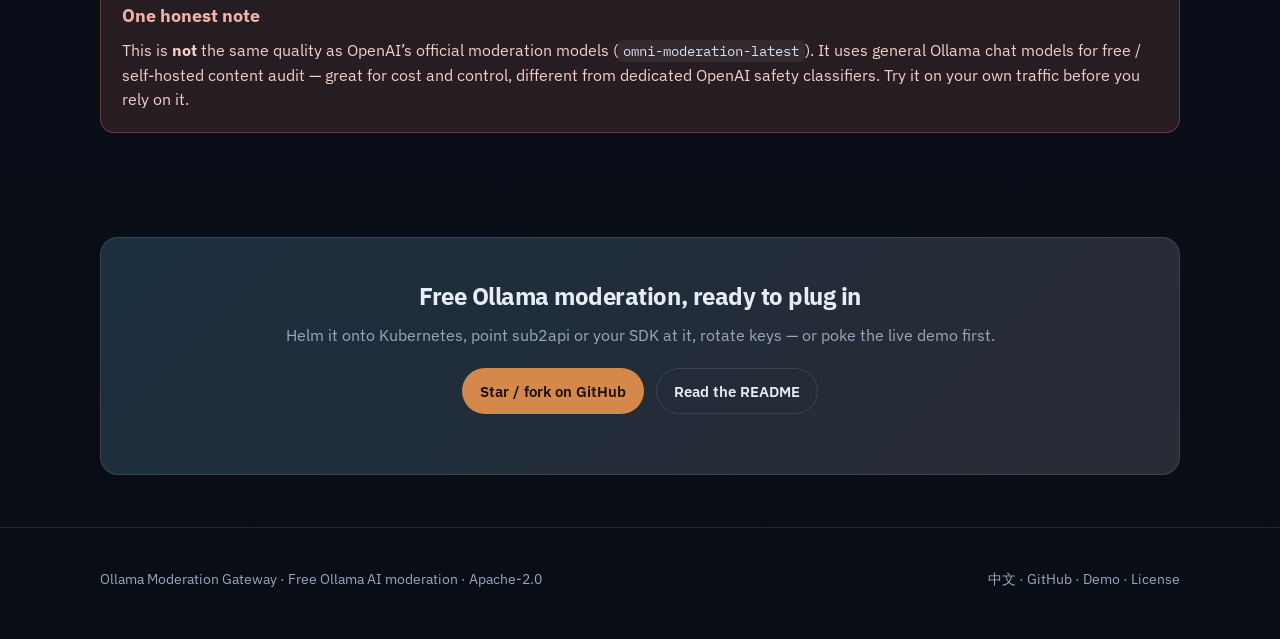
==== commit 402dc50b: "Docs: scrub real prod host and cluster proxy from public tree Replace moderation.llm.* with moderati" ====
--- a/docs/index.html
+++ b/docs/index.html
@@ -226,7 +226,7 @@
           <article class="card">
             <div class="icon" aria-hidden="true">☁</div>
             <h3>Render is a demo</h3>
-            <p>The onrender.com site is for poking the API. Free-tier cold starts. Use Helm (example host <code class="inline">moderation.llm.72602.space</code>) when it matters.</p>
+            <p>The onrender.com site is for poking the API. Free-tier cold starts. Use Helm (example host <code class="inline">moderation.example.com</code>) when it matters.</p>
           </article>
         </div>
 
@@ -234,8 +234,8 @@
         <p style="margin: 0 0 1rem; color: var(--muted); font-size: 0.95rem;">
           Prefer an existing Secret — the chart does not create one by default.
           Image: <code class="inline">ghcr.io/aaronyang0628/ollama-moderation-gateway:v0.1.0</code> (GHCR; private packages may need <code class="inline">imagePullSecrets</code>).
-          Chart env includes example <code class="inline">HTTP_PROXY</code> / <code class="inline">HTTPS_PROXY</code> values for one cluster (<code class="inline">192.168.0.25:17890</code>) — clear or override them elsewhere.
-          Ingress defaults to nginx + cert-manager for <code class="inline">moderation.llm.72602.space</code>.
+          Proxy env vars default empty — set only if your cluster needs egress proxy (keep real endpoints out of git).
+          Ingress defaults to nginx + cert-manager with placeholder host <code class="inline">moderation.example.com</code> (override to yours).
         </p>
         <pre class="code-block">kubectl create namespace moderation
 kubectl -n moderation create secret generic ollama-moderation-gateway \
@@ -246,11 +246,11 @@
   -n moderation --create-namespace \
   --set secrets.create=false \
   --set secrets.existingSecret=ollama-moderation-gateway \
-  --set ingress.hosts[0].host=moderation.llm.72602.space \
-  --set ingress.tls[0].hosts[0]=moderation.llm.72602.space \
-  --set ingress.tls[0].secretName=moderation.llm.72602.space-tls</pre>
+  --set ingress.hosts[0].host=moderation.example.com \
+  --set ingress.tls[0].hosts[0]=moderation.example.com \
+  --set ingress.tls[0].secretName=moderation.example.com-tls</pre>
         <p style="margin: 1rem 0 0; color: var(--muted); font-size: 0.92rem;">
-          Smoke: <code class="inline">curl https://moderation.llm.72602.space/health</code>
+          Smoke: <code class="inline">curl https://moderation.example.com/health</code>
           then <code class="inline">POST /v1/moderations</code> with a gateway Bearer key.
           Chart notes:
           <a href="https://github.com/AaronYang0628/ollama-moderation-gateway/blob/main/charts/ollama-moderation-gateway/README.md">charts/ollama-moderation-gateway/README.md</a>.
@@ -356,7 +356,7 @@
             <p style="margin: 1rem 0 0; color: var(--muted); font-size: 0.92rem;">
               Demo: <a href="https://ollama-moderation-gateway.onrender.com">onrender.com</a> —
               free tier may cold-start; demo only. Production host example:
-              <code class="inline">moderation.llm.72602.space</code> — see <a href="#deploy">Deploy</a>.
+              <code class="inline">moderation.example.com</code> — see <a href="#deploy">Deploy</a>.
             </p>
           </div>
         </div>
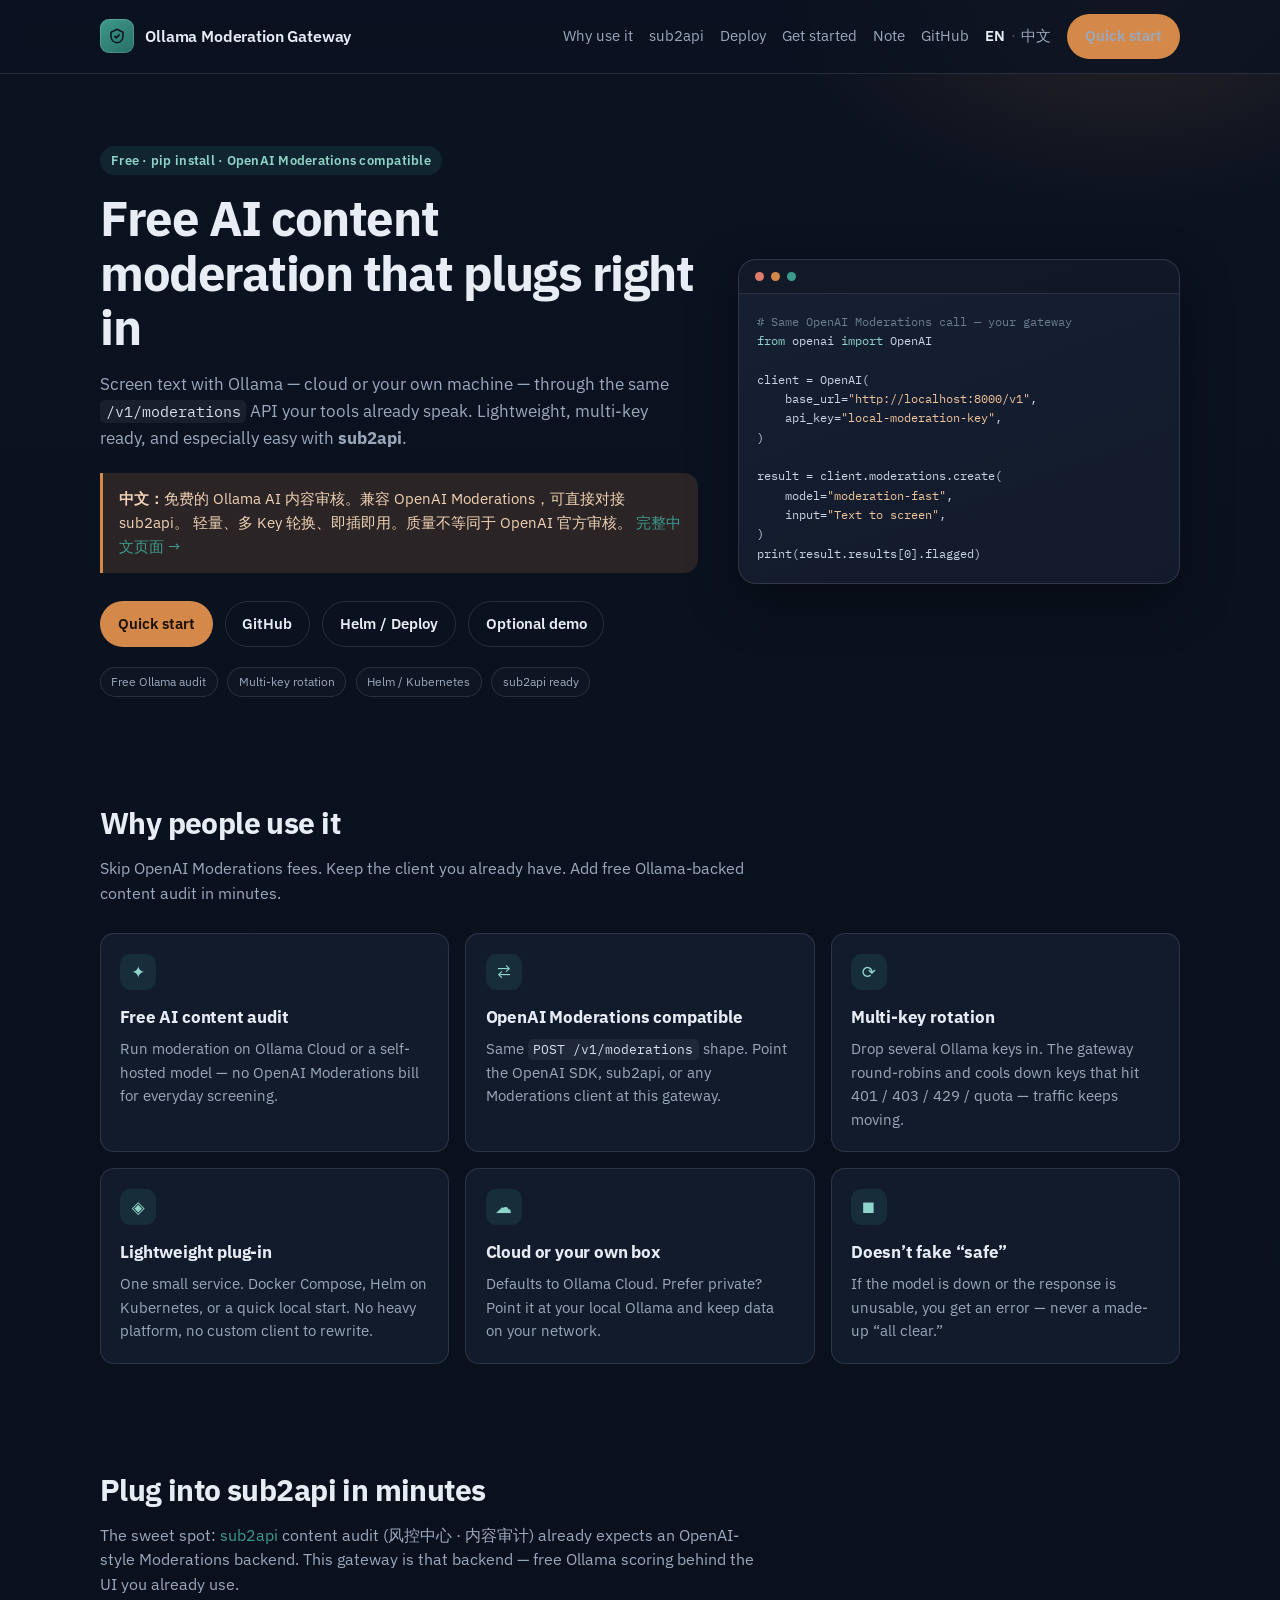
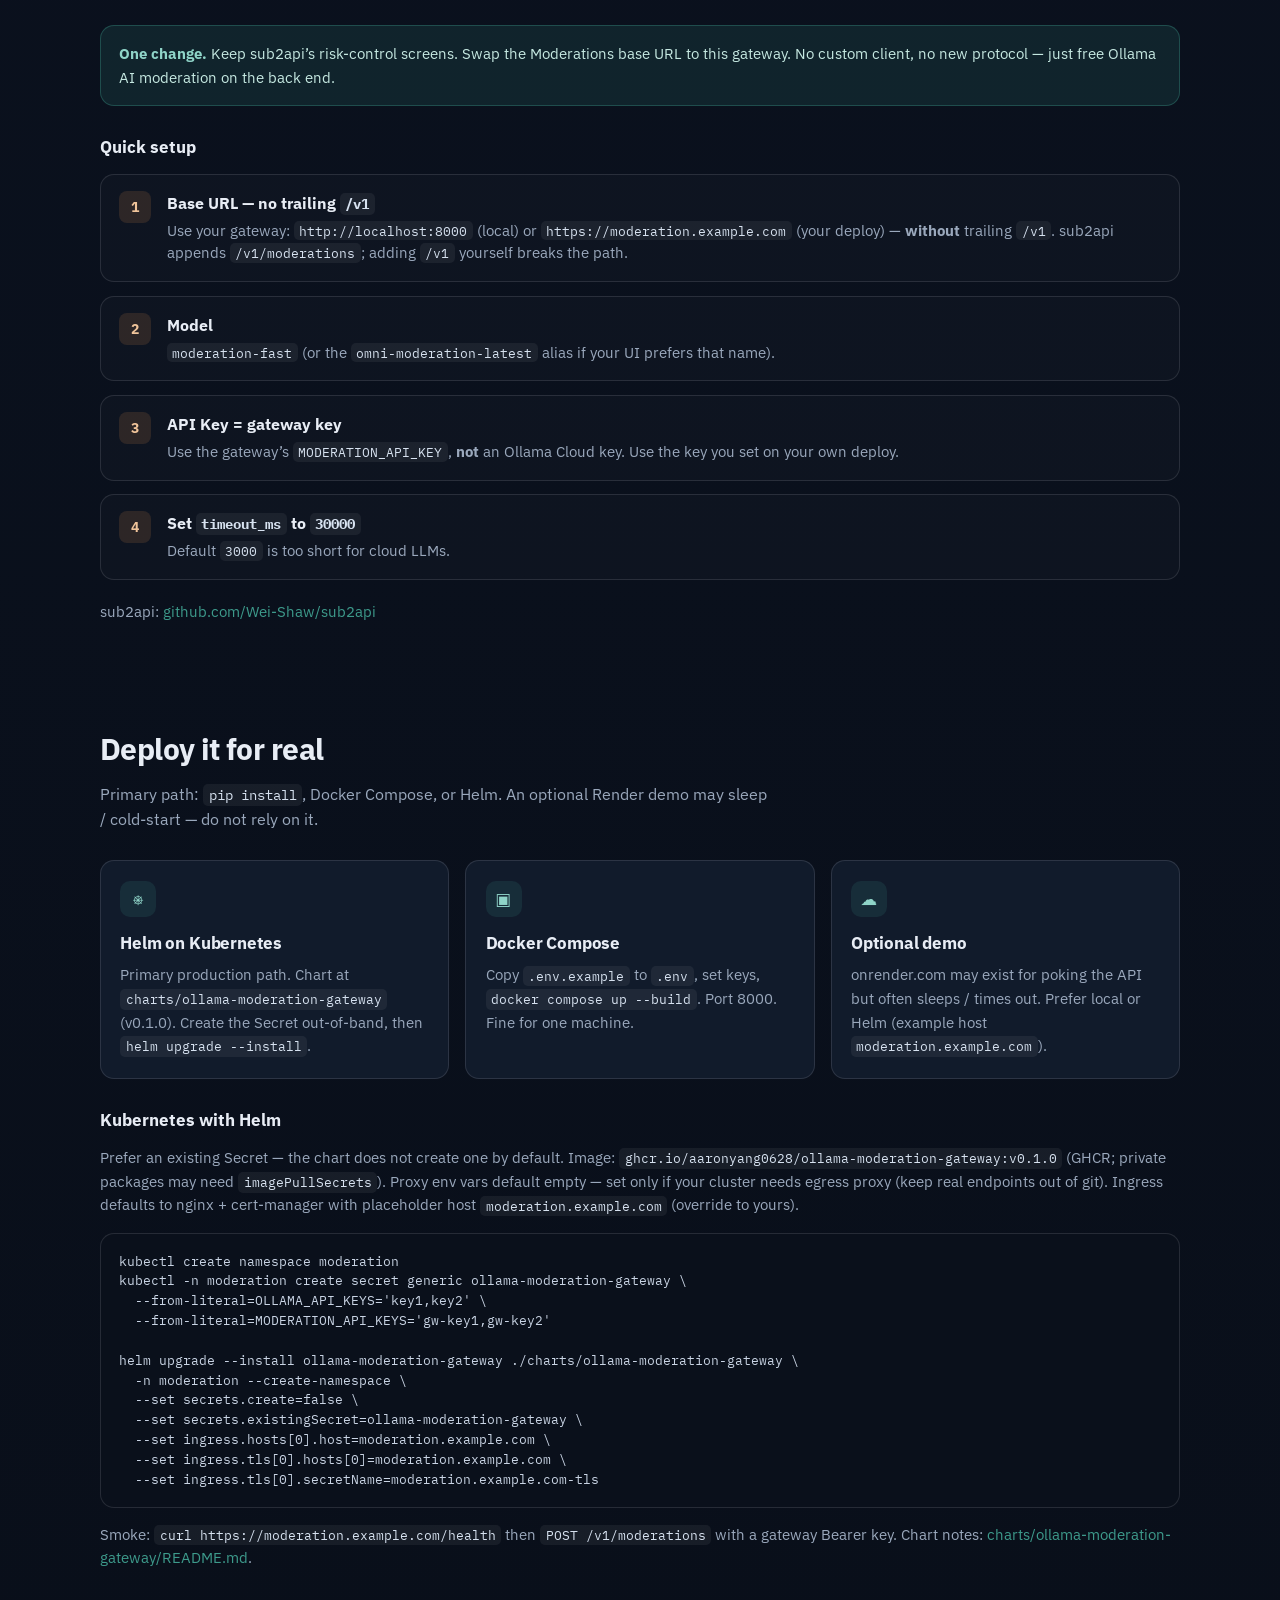
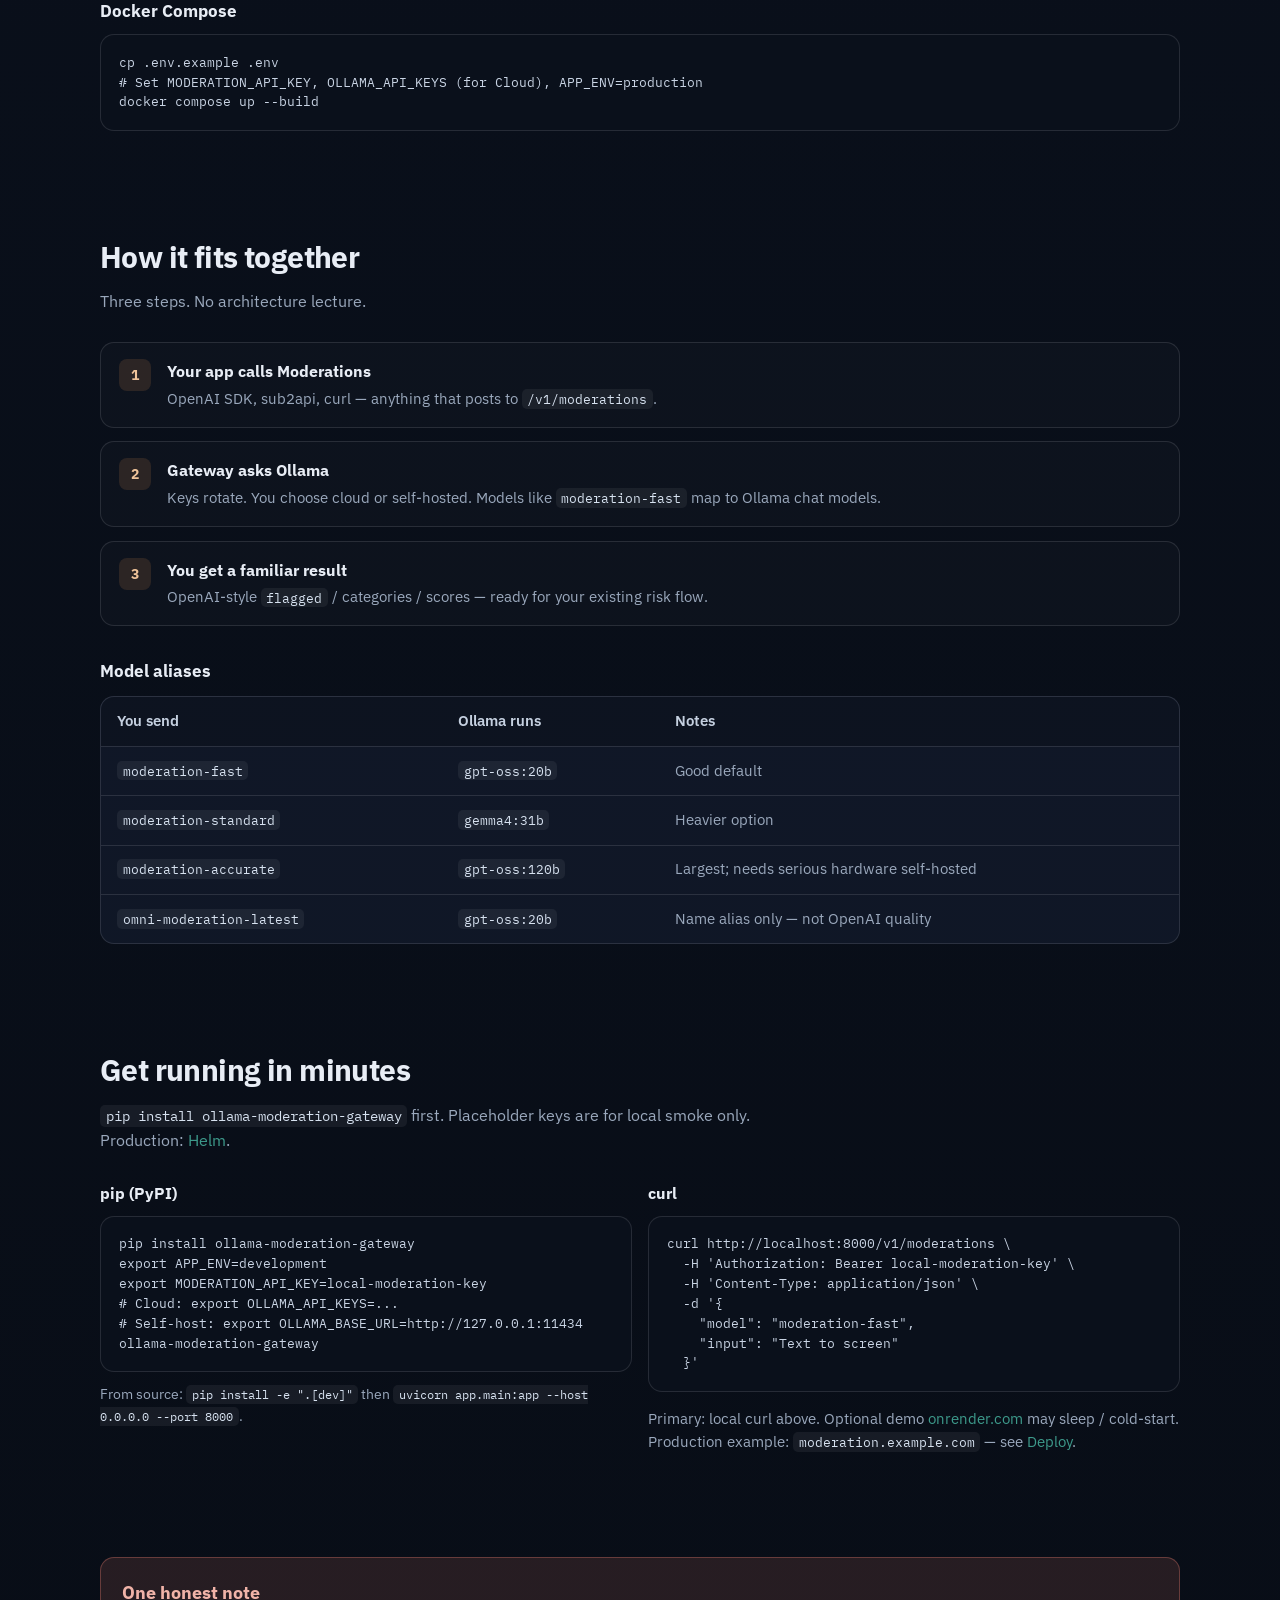
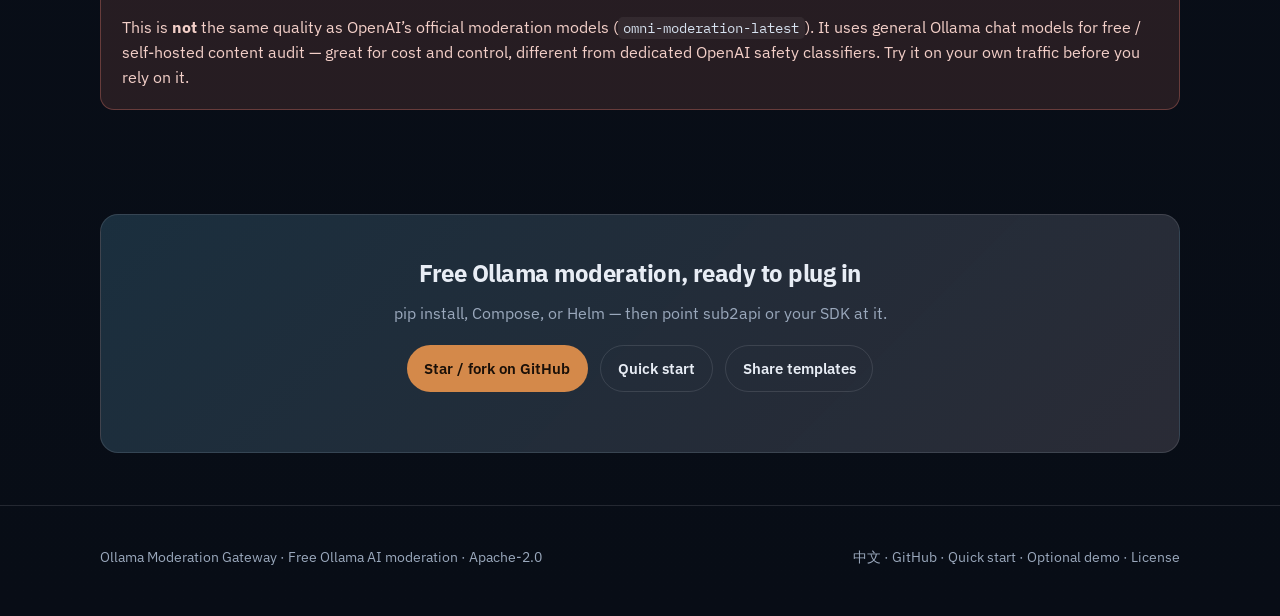
==== commit c2551081: "Docs: star-conversion polish — PyPI first, demote sleeping demo Lead README/Pages with pip install +" ====
--- a/docs/index.html
+++ b/docs/index.html
@@ -36,7 +36,7 @@
           <span class="lang-sep" aria-hidden="true">·</span>
           <a href="zh/">中文</a>
         </span>
-        <a class="btn btn-primary" href="https://ollama-moderation-gateway.onrender.com">Live demo</a>
+        <a class="btn btn-primary" href="https://github.com/AaronYang0628/ollama-moderation-gateway#quick-start">Quick start</a>
       </nav>
     </div>
   </header>
@@ -45,7 +45,7 @@
     <section class="hero">
       <div class="wrap hero-grid">
         <div>
-          <div class="eyebrow">Free · Ollama AI · OpenAI Moderations compatible</div>
+          <div class="eyebrow">Free · pip install · OpenAI Moderations compatible</div>
           <h1>Free AI content moderation that plugs right in</h1>
           <p class="hero-lead">
             Screen text with Ollama — cloud or your own machine — through the same
@@ -59,10 +59,10 @@
             <a href="zh/">完整中文页面 →</a>
           </p>
           <div class="cta-row">
-            <a class="btn btn-primary" href="https://github.com/AaronYang0628/ollama-moderation-gateway">View on GitHub</a>
-            <a class="btn btn-ghost" href="#deploy">Deploy</a>
-            <a class="btn btn-ghost" href="https://github.com/AaronYang0628/ollama-moderation-gateway#quick-start">Quick start</a>
-            <a class="btn btn-ghost" href="https://ollama-moderation-gateway.onrender.com">Try demo</a>
+            <a class="btn btn-primary" href="https://github.com/AaronYang0628/ollama-moderation-gateway#quick-start">Quick start</a>
+            <a class="btn btn-ghost" href="https://github.com/AaronYang0628/ollama-moderation-gateway">GitHub</a>
+            <a class="btn btn-ghost" href="#deploy">Helm / Deploy</a>
+            <a class="btn btn-ghost" href="https://ollama-moderation-gateway.onrender.com" title="Optional; free tier may sleep / cold-start">Optional demo</a>
           </div>
           <div class="meta-row">
             <span class="chip">Free Ollama audit</span>
@@ -157,9 +157,10 @@
             <div>
               <h3>Base URL — no trailing <code class="inline">/v1</code></h3>
               <p>
-                Use
-                <code class="inline">https://ollama-moderation-gateway.onrender.com</code>
-                <strong>without</strong> <code class="inline">/v1</code>.
+                Use your gateway:
+                <code class="inline">http://localhost:8000</code> (local) or
+                <code class="inline">https://moderation.example.com</code> (your deploy) —
+                <strong>without</strong> trailing <code class="inline">/v1</code>.
                 sub2api appends <code class="inline">/v1/moderations</code>;
                 adding <code class="inline">/v1</code> yourself breaks the path.
               </p>
@@ -182,7 +183,7 @@
               <p>
                 Use the gateway’s <code class="inline">MODERATION_API_KEY</code>,
                 <strong>not</strong> an Ollama Cloud key.
-                Public demo may need your own deploy key.
+                Use the key you set on your own deploy.
               </p>
             </div>
           </div>
@@ -191,7 +192,7 @@
             <div>
               <h3>Set <code class="inline">timeout_ms</code> to <code class="inline">30000</code></h3>
               <p>
-                Default <code class="inline">3000</code> is too short for cloud LLMs and free-tier cold starts.
+                Default <code class="inline">3000</code> is too short for cloud LLMs.
               </p>
             </div>
           </div>
@@ -208,8 +209,8 @@
       <div class="wrap">
         <h2 class="section-title">Deploy it for real</h2>
         <p class="section-lead">
-          Docker Compose for a single host. Helm on Kubernetes for production.
-          The Render URL is a demo — it cold-starts and is not the production path.
+          Primary path: <code class="inline">pip install</code>, Docker Compose, or Helm.
+          An optional Render demo may sleep / cold-start — do not rely on it.
         </p>
 
         <div class="grid-3">
@@ -225,8 +226,8 @@
           </article>
           <article class="card">
             <div class="icon" aria-hidden="true">☁</div>
-            <h3>Render is a demo</h3>
-            <p>The onrender.com site is for poking the API. Free-tier cold starts. Use Helm (example host <code class="inline">moderation.example.com</code>) when it matters.</p>
+            <h3>Optional demo</h3>
+            <p>onrender.com may exist for poking the API but often sleeps / times out. Prefer local or Helm (example host <code class="inline">moderation.example.com</code>).</p>
           </article>
         </div>
 
@@ -331,18 +332,20 @@
     <section id="code">
       <div class="wrap">
         <h2 class="section-title">Get running in minutes</h2>
-        <p class="section-lead">Placeholder keys are for local smoke only. Never commit real secrets. Production: <a href="#deploy">Helm on Kubernetes</a>.</p>
+        <p class="section-lead"><code class="inline">pip install ollama-moderation-gateway</code> first. Placeholder keys are for local smoke only. Production: <a href="#deploy">Helm</a>.</p>
         <div class="split">
           <div>
-            <h3 style="margin: 0 0 0.65rem; font-size: 1rem;">Local</h3>
-            <pre class="code-block">git clone https://github.com/AaronYang0628/ollama-moderation-gateway.git
-cd ollama-moderation-gateway
-python -m venv .venv &amp;&amp; source .venv/bin/activate
-pip install -e ".[dev]"
-cp .env.example .env
+            <h3 style="margin: 0 0 0.65rem; font-size: 1rem;">pip (PyPI)</h3>
+            <pre class="code-block">pip install ollama-moderation-gateway
 export APP_ENV=development
 export MODERATION_API_KEY=local-moderation-key
-uvicorn app.main:app --host 0.0.0.0 --port 8000</pre>
+# Cloud: export OLLAMA_API_KEYS=...
+# Self-host: export OLLAMA_BASE_URL=http://127.0.0.1:11434
+ollama-moderation-gateway</pre>
+            <p style="margin: 0.75rem 0 0; color: var(--muted); font-size: 0.88rem;">
+              From source: <code class="inline">pip install -e ".[dev]"</code> then
+              <code class="inline">uvicorn app.main:app --host 0.0.0.0 --port 8000</code>.
+            </p>
           </div>
           <div>
             <h3 style="margin: 0 0 0.65rem; font-size: 1rem;">curl</h3>
@@ -354,8 +357,9 @@
     "input": "Text to screen"
   }'</pre>
             <p style="margin: 1rem 0 0; color: var(--muted); font-size: 0.92rem;">
-              Demo: <a href="https://ollama-moderation-gateway.onrender.com">onrender.com</a> —
-              free tier may cold-start; demo only. Production host example:
+              Primary: local curl above. Optional demo
+              <a href="https://ollama-moderation-gateway.onrender.com">onrender.com</a>
+              may sleep / cold-start. Production example:
               <code class="inline">moderation.example.com</code> — see <a href="#deploy">Deploy</a>.
             </p>
           </div>
@@ -380,10 +384,11 @@
       <div class="wrap">
         <div class="cta-band">
           <h2>Free Ollama moderation, ready to plug in</h2>
-          <p>Helm it onto Kubernetes, point sub2api or your SDK at it, rotate keys — or poke the live demo first.</p>
+          <p>pip install, Compose, or Helm — then point sub2api or your SDK at it.</p>
           <div class="cta-row" style="justify-content: center;">
             <a class="btn btn-primary" href="https://github.com/AaronYang0628/ollama-moderation-gateway">Star / fork on GitHub</a>
-            <a class="btn btn-ghost" href="https://github.com/AaronYang0628/ollama-moderation-gateway#quick-start">Read the README</a>
+            <a class="btn btn-ghost" href="https://github.com/AaronYang0628/ollama-moderation-gateway#quick-start">Quick start</a>
+            <a class="btn btn-ghost" href="https://github.com/AaronYang0628/ollama-moderation-gateway/blob/main/docs/PROMOTE.md">Share templates</a>
           </div>
         </div>
       </div>
@@ -400,7 +405,9 @@
         ·
         <a href="https://github.com/AaronYang0628/ollama-moderation-gateway">GitHub</a>
         ·
-        <a href="https://ollama-moderation-gateway.onrender.com">Demo</a>
+        <a href="https://github.com/AaronYang0628/ollama-moderation-gateway#quick-start">Quick start</a>
+        ·
+        <a href="https://ollama-moderation-gateway.onrender.com" title="May sleep">Optional demo</a>
         ·
         <a href="https://github.com/AaronYang0628/ollama-moderation-gateway/blob/main/LICENSE">License</a>
       </div>
